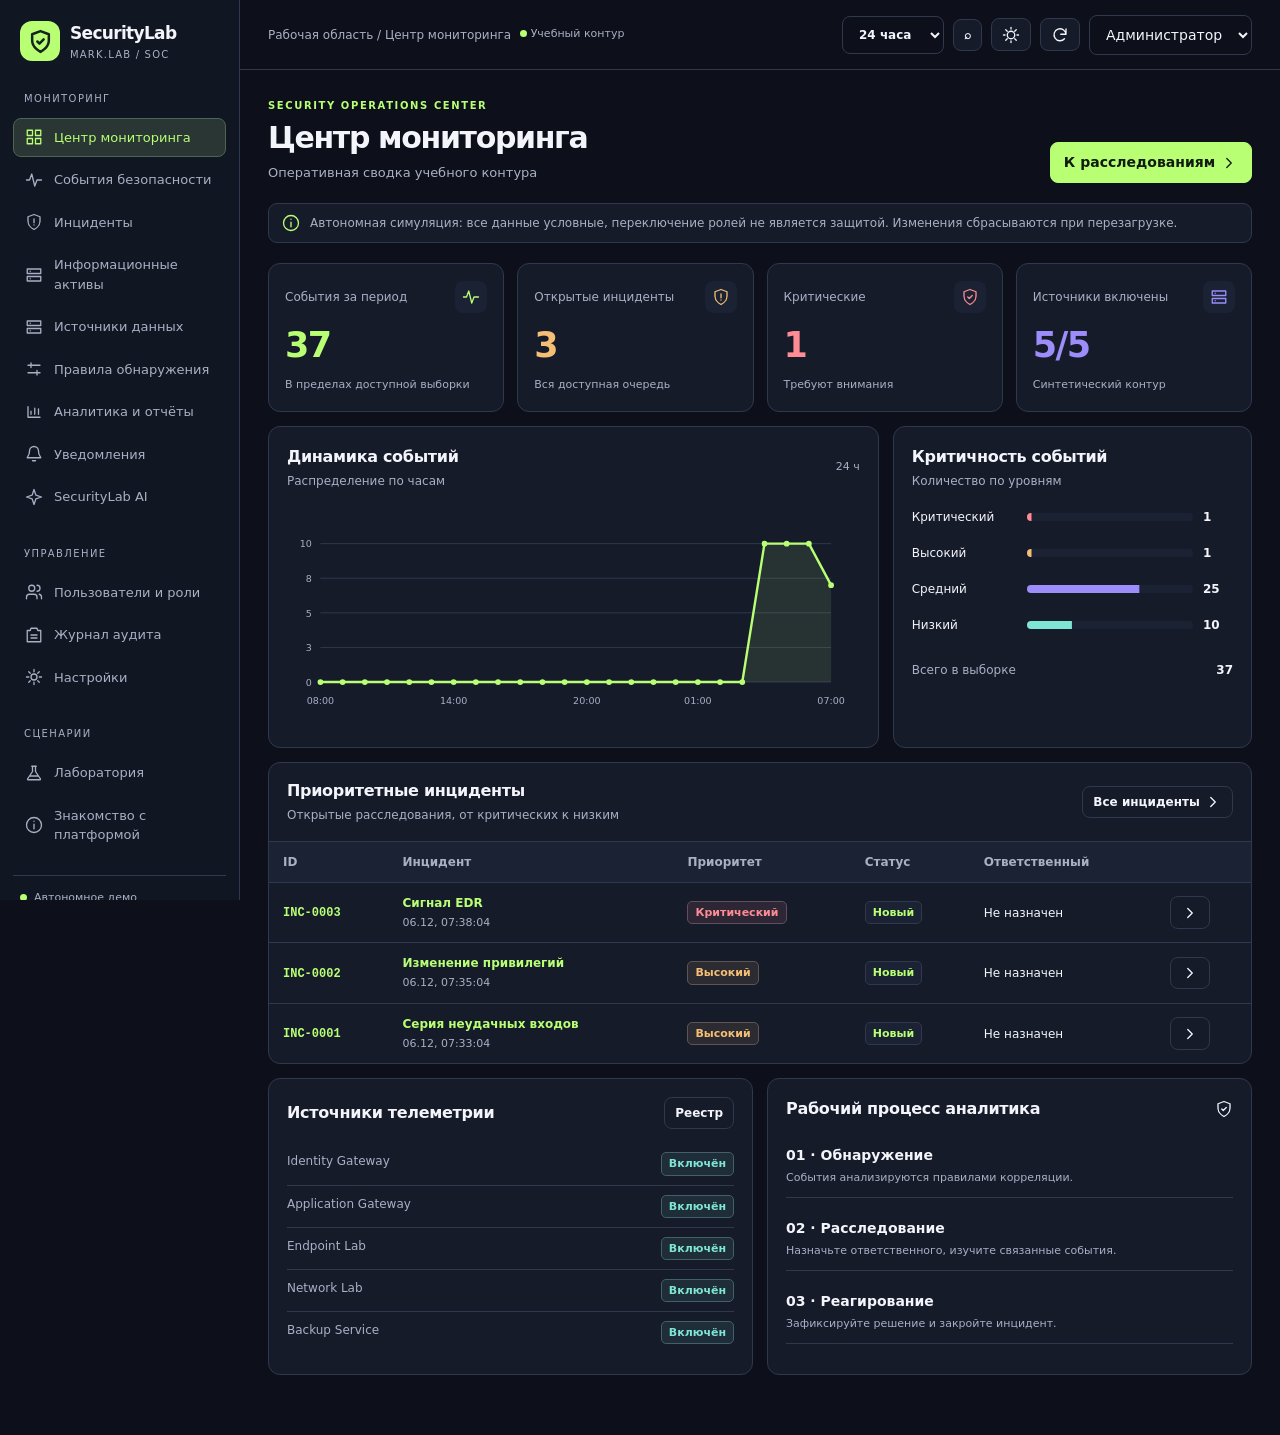
==== securitylab/index.html @ 633e3209 "Publish SecurityLab 3.0 interactive SOC demo and project README" ====
<!doctype html><html lang="ru" data-demo="1"><head><meta charset="utf-8"><meta name="viewport" content="width=device-width,initial-scale=1"><meta name="theme-color" content="#0d101a"><title>SecurityLab 3.0 · MARK.LAB</title><style>
:root{color-scheme:dark;--bg:#0d101a;--sidebar:#111623;--panel:#161b2a;--panel2:#1b2233;--line:#30384d;--ink:#f4f5fb;--muted:#a8b0c4;--accent:#b8ff74;--purple:#9c8dfb;--danger:#ff8c94;--warn:#f5be75;--shadow:#0005;--teal:#7ee5d4;font:14px/1.5 Inter,system-ui,-apple-system,"Segoe UI",sans-serif}*{box-sizing:border-box}body{margin:0;background:var(--bg);color:var(--ink)}body.light{color-scheme:light;--bg:#eef1f6;--sidebar:#f9fafc;--panel:#fff;--panel2:#f4f6fa;--line:#d8dfea;--ink:#172135;--muted:#53647b;--accent:#326f25;--purple:#6250b4;--danger:#b73247;--warn:#975600;--shadow:#1112;--teal:#157566}button,input,select,textarea{font:inherit;color:var(--ink)}button,a,input,select,textarea{outline-offset:3px}button:focus-visible,a:focus-visible,input:focus-visible,select:focus-visible,textarea:focus-visible{outline:2px solid var(--purple)}button{cursor:pointer}button:disabled{opacity:.4;cursor:not-allowed}button{border:1px solid var(--line);background:var(--panel);border-radius:8px;padding:9px 13px;font-weight:600}button:hover:not(:disabled){border-color:var(--muted)}button.primary{background:var(--accent);border-color:var(--accent);color:#111b10}body.light button.primary{color:#fff}button.ghost{background:transparent}button.small{font-size:12px;padding:6px 10px}input,select,textarea{border:1px solid var(--line);border-radius:8px;background:var(--bg);padding:10px 12px;min-width:0;max-width:100%}input[type=checkbox]{accent-color:var(--accent);width:17px;height:17px}textarea{min-height:100px;resize:vertical;width:100%}input[type=range]{width:100%}label{display:grid;gap:6px;font-size:12px;color:var(--muted);font-weight:600}label.check{display:flex;align-items:center;gap:9px}h1,h2,h3,p{margin:0}h1{font-size:30px;letter-spacing:-.045em;line-height:1.2}h2{font-size:16px;letter-spacing:-.02em}h3{font-size:15px}p{line-height:1.55}.muted{color:var(--muted)}.tiny{font-size:11px}.mono{font-family:ui-monospace,Consolas,monospace;font-size:12px}.accent{color:var(--accent)}.danger{color:var(--danger)}.warn{color:var(--warn)}.purple{color:var(--purple)}.teal{color:var(--teal)}.icon{width:18px;height:18px;flex:none;vertical-align:middle;stroke:currentColor;fill:none;stroke-width:1.75;stroke-linecap:round;stroke-linejoin:round}.layout{min-height:100vh;display:grid;grid-template-columns:240px minmax(0,1fr)}.sidebar{background:var(--sidebar);border-right:1px solid var(--line);position:sticky;top:0;height:100vh;display:flex;flex-direction:column;padding:21px 13px;gap:20px;overflow:auto}.brand{display:flex;align-items:center;gap:10px;padding:0 7px}.brandmark{display:grid;place-items:center;border-radius:12px;background:#b8ff74;color:#17231d;width:40px;height:40px;flex:none}.brandmark .icon{width:25px;height:25px;stroke-width:2.4}.brand strong{font-size:17px;letter-spacing:-.04em}.brand small{display:block;color:var(--muted);font-size:10px;letter-spacing:.12em}.navgroup{display:grid;gap:3px}.navlabel{font-size:10px;color:var(--muted);letter-spacing:.14em;padding:9px 11px}.nav{display:flex;align-items:center;gap:11px;width:100%;border:1px solid transparent;text-align:left;background:transparent;color:var(--muted);font-weight:500;border-radius:8px;padding:9px 11px;font-size:13px}.nav.active{background:color-mix(in srgb,var(--accent) 12%,var(--panel));color:var(--accent);border-color:color-mix(in srgb,var(--accent) 22%,var(--line))}.nav:hover{color:var(--ink)}.sidefoot{margin-top:auto;border-top:1px solid var(--line);padding:14px 7px 0;display:grid;gap:9px}.sidefoot .demo-pill{font-size:11px;display:flex;align-items:center;gap:7px;color:var(--muted)}.dot{height:7px;width:7px;border-radius:50%;background:var(--accent);display:inline-block;flex:none}.main{min-width:0}.topbar{height:70px;display:flex;justify-content:space-between;align-items:center;gap:12px;padding:0 28px;border-bottom:1px solid var(--line);background:var(--bg);position:sticky;top:0;z-index:5}.topbar .row{gap:9px}.topbar .crumb{color:var(--muted);font-size:12px}.topbar .user{font-size:12px;display:flex;align-items:center;gap:8px}.avatar{display:grid;place-items:center;width:32px;height:32px;border:1px solid var(--line);border-radius:10px;color:var(--accent);background:var(--panel2);font-weight:700}.content{padding:28px 28px 60px;max-width:1650px;margin:auto}.pagehead{display:flex;align-items:flex-end;justify-content:space-between;gap:16px;margin-bottom:20px;flex-wrap:wrap}.pagehead p{color:var(--muted);font-size:13px;margin-top:7px}.eyebrow{font-size:10px;color:var(--accent);letter-spacing:.16em;font-weight:750;text-transform:uppercase;margin-bottom:7px}.notice{display:flex;align-items:center;gap:10px;padding:10px 13px;border:1px solid var(--line);background:var(--panel);border-radius:9px;color:var(--muted);font-size:12px;margin-bottom:20px}.notice .icon{color:var(--accent)}.row{display:flex;gap:10px;align-items:center;flex-wrap:wrap}.between{justify-content:space-between}.spacer{flex:1}.grid4{display:grid;grid-template-columns:repeat(4,minmax(0,1fr));gap:13px}.grid2{display:grid;grid-template-columns:minmax(0,1.7fr) minmax(0,1fr);gap:14px}.gridEqual{display:grid;grid-template-columns:repeat(2,minmax(0,1fr));gap:14px}.panel,.metric{border:1px solid var(--line);background:var(--panel);border-radius:12px;min-width:0}.metric{padding:17px 16px}.metric .label{display:flex;align-items:center;justify-content:space-between;gap:5px;font-size:12px;color:var(--muted)}.metric .value{font-size:35px;letter-spacing:-.045em;font-weight:720;margin:6px 0 1px;font-variant-numeric:tabular-nums}.metric small{font-size:11px;color:var(--muted)}.metric .mi{background:var(--panel2);border-radius:8px;padding:7px;display:grid;place-items:center}.panel{padding:18px;margin-top:14px}.panel.flush{padding:0;overflow:hidden}.panelhead{display:flex;align-items:center;justify-content:space-between;gap:12px;margin-bottom:14px;flex-wrap:wrap}.flush .panelhead{padding:16px 18px;margin:0;border-bottom:1px solid var(--line)}.panelhead p{margin-top:3px;font-size:12px;color:var(--muted)}.chart{min-height:225px;display:flex;align-items:center;width:100%}.chart svg{width:100%;height:auto;max-height:235px}.chart text{fill:var(--muted);font-size:10px}.chart .gridline{stroke:var(--line);stroke-width:1}.chart .area{fill:var(--accent);opacity:.10}.chart .line{stroke:var(--accent);stroke-width:2.5;fill:none;stroke-linecap:round;stroke-linejoin:round}.chart circle{fill:var(--accent)}.barrow{display:grid;grid-template-columns:105px minmax(0,1fr) 30px;gap:10px;align-items:center;margin:18px 0;font-size:12px}.bartrack{height:8px;border-radius:8px;background:var(--panel2);overflow:hidden}.bartrack svg{display:block;width:100%;height:8px}.bartrack rect.low{fill:var(--teal)}.bartrack rect.medium{fill:var(--purple)}.bartrack rect.high{fill:var(--warn)}.bartrack rect.critical{fill:var(--danger)}.badge{border-radius:5px;padding:4px 7px;white-space:nowrap;font-size:11px;font-weight:650;background:var(--panel2);color:var(--muted);border:1px solid var(--line);display:inline-flex;gap:5px;align-items:center;line-height:1.2}.badge.low,.badge.closed,.badge.active{color:var(--teal);background:color-mix(in srgb,var(--teal) 9%,var(--panel));border-color:color-mix(in srgb,var(--teal) 23%,var(--line))}.badge.medium,.badge.investigating{color:var(--purple);background:color-mix(in srgb,var(--purple) 10%,var(--panel));border-color:color-mix(in srgb,var(--purple) 22%,var(--line))}.badge.high{color:var(--warn);background:color-mix(in srgb,var(--warn) 10%,var(--panel));border-color:color-mix(in srgb,var(--warn) 22%,var(--line))}.badge.critical{color:var(--danger);background:color-mix(in srgb,var(--danger) 10%,var(--panel));border-color:color-mix(in srgb,var(--danger) 25%,var(--line))}.badge.new{color:var(--accent)}.tablewrap{overflow:auto}table{border-collapse:collapse;width:100%;min-width:640px;text-align:left;font-size:12px}thead{color:var(--muted);background:var(--panel2);font-weight:600}th{font-weight:600;white-space:nowrap}th,td{padding:11px 14px;border-bottom:1px solid var(--line);vertical-align:middle}tbody tr:last-child td{border-bottom:0}tbody tr:hover{background:var(--panel2)}td .sub{display:block;color:var(--muted);font-size:11px;margin-top:3px}.linkbtn{background:none;border:0;color:var(--accent);padding:0;font-size:inherit;text-align:left;font-weight:650}.linkbtn:hover{text-decoration:underline}.filters{display:flex;align-items:flex-end;gap:10px;flex-wrap:wrap}.filters label{flex:1;min-width:130px}.filters label:first-child{flex:2;min-width:200px}.filters input,.filters select{width:100%}.empty{color:var(--muted);text-align:center;padding:34px;font-size:13px}.tablefoot{padding:11px 15px;border-top:1px solid var(--line);color:var(--muted);font-size:12px;display:flex;align-items:center;justify-content:space-between;gap:10px}.sourcecard{display:grid;gap:12px}.sourcehead{display:flex;align-items:center;gap:11px}.sourceicon{width:38px;height:38px;display:grid;place-items:center;background:var(--panel2);border:1px solid var(--line);border-radius:10px;color:var(--purple);flex:none}.kv{display:grid;gap:0}.kv>div{display:flex;justify-content:space-between;gap:12px;padding:9px 0;border-bottom:1px solid var(--line);font-size:12px}.kv>div:last-child{border-bottom:0}.kv>div span:first-child{color:var(--muted)}.formgrid{display:grid;grid-template-columns:repeat(2,minmax(0,1fr));gap:13px}.formgrid label.full,.full{grid-column:1/-1}.formgrid label input,.formgrid label select{width:100%}.laboptions{display:grid;gap:10px;grid-template-columns:repeat(3,minmax(0,1fr));margin-top:14px}.laboption{text-align:left;padding:17px;min-height:115px;display:grid;gap:7px;align-content:start;background:var(--panel2)}.laboption.selected{border-color:var(--accent);box-shadow:0 0 0 1px var(--accent)}.laboption small{font-weight:400;color:var(--muted)}.drawer-shade{position:fixed;inset:0;background:#0008;z-index:15;display:grid;justify-items:end}.drawer{width:min(570px,100%);height:100%;overflow:auto;background:var(--bg);border-left:1px solid var(--line);box-shadow:-10px 0 30px var(--shadow);padding:23px}.drawer h1{font-size:25px}.drawer .panel{margin-top:16px}.drawer .drawerhead{display:flex;justify-content:space-between;align-items:flex-start;gap:10px;margin-bottom:16px}.drawer .panel .tablewrap table{min-width:420px}.comment{padding:11px 0;border-bottom:1px solid var(--line);overflow-wrap:anywhere}.comment:last-child{border-bottom:0}.comment p{margin-top:5px;white-space:pre-wrap}.toast{position:fixed;bottom:22px;right:22px;z-index:25;padding:12px 18px;border:1px solid var(--line);background:var(--panel2);border-radius:10px;box-shadow:0 8px 35px var(--shadow);max-width:min(420px,90vw);font-size:13px}.toast.error{border-color:var(--danger);color:var(--danger)}.login{min-height:100vh;display:grid;place-items:center;padding:24px}.loginbox{width:min(440px,100%);background:var(--panel);border:1px solid var(--line);border-radius:18px;padding:30px}.loginbox h1{font-size:27px;margin:24px 0 10px}.loginbox form{display:grid;gap:15px;margin-top:24px}.loginbox input{width:100%}.loginbox button{width:100%}.mobiletoggle{display:none}.loading{padding:50px;text-align:center;color:var(--muted)}.guide{display:grid;gap:10px;margin:12px 0}.guide div{padding:10px 0;border-bottom:1px solid var(--line)}.guide strong{display:block}.wraptext{overflow-wrap:anywhere}.tagline{font-size:11px;text-transform:uppercase;letter-spacing:.1em}.timeline{display:grid;gap:6px}.timeline .comment{padding-left:13px;border-left:2px solid var(--line)}.print-header{display:none}.print-mode .print-header{display:block}.onlyprint{display:none}@media(max-width:1150px){.layout{grid-template-columns:212px minmax(0,1fr)}.content{padding:23px 20px}.topbar{padding:0 20px}.grid4{grid-template-columns:repeat(2,minmax(0,1fr))}.grid2{grid-template-columns:1fr}.metric .value{font-size:30px}}@media(max-width:760px){.layout{display:block}.sidebar{display:none;position:fixed;left:0;top:0;z-index:12;width:240px;box-shadow:10px 0 33px #0008}.sidebar.open{display:flex}.mobiletoggle{display:block}.topbar{height:auto;min-height:60px;padding:10px 14px}.topbar .crumb,.topbar .user span:not(.avatar),.topbar .syslabel{display:none}.content{padding:18px 12px 50px}.gridEqual{grid-template-columns:1fr}.laboptions{grid-template-columns:1fr 1fr}.notice{font-size:11px}.metric{padding:12px}.metric .value{font-size:29px}.metric .label{font-size:11px}.metric .mi{padding:4px}.panel{padding:14px}.grid4{gap:8px}.pagehead h1{font-size:25px}.formgrid{grid-template-columns:1fr}.formgrid label.full{grid-column:1}.drawer{padding:16px}.tablefoot{flex-wrap:wrap}}@media(max-width:420px){.laboptions{grid-template-columns:1fr}.topbar .row{gap:5px}button{padding:8px 10px}.topbar select{max-width:110px;font-size:11px}}@media print{body{color:#000!important;background:white!important}.sidebar,.topbar,.notice,.pagehead button,.panel button,.filters,.drawer-shade,#toast,.no-print{display:none!important}.layout{display:block}.content{padding:0}.panel,.metric{background:#fff!important;border:1px solid #aaa;break-inside:avoid}.muted,.panelhead p,.badge,.metric small{color:#333!important}.print-header{display:block}.onlyprint{display:block}.tablewrap{overflow:visible}table{min-width:0;font-size:10px}}
.linkmap{padding:16px;background:var(--bg);border:1px solid var(--line);border-radius:12px;margin:12px 0;text-align:center}.node{display:inline-flex;align-items:center;justify-content:center;gap:6px;border:1px solid var(--line);border-radius:9px;padding:10px;font-size:12px}.node.root{border-color:var(--accent);font-weight:700;margin-bottom:20px}.node-row{display:flex;flex-wrap:wrap;gap:8px;justify-content:center;position:relative}.node-row::before{content:'';position:absolute;top:-20px;height:16px;width:1px;background:var(--line)}.sidebar{overflow-y:auto}.panel h3{font-size:15px;margin:16px 0 8px}.panel ol{padding-left:20px}.panel li{margin:6px 0}.guide button{align-self:start}.drawer .panel{margin-bottom:12px}.sidebar .navgroup{flex-shrink:0}

</style></head><body><div id="app" aria-live="polite"></div><div id="toast" role="status" aria-live="polite"></div><script>
'use strict';
const $=s=>document.querySelector(s), app=$('#app');
const DEMO=location.protocol==='file:'||location.pathname.endsWith('/index.html')||document.documentElement.dataset.demo==='1';
const savedTheme=()=>{try{return localStorage.getItem('sl-theme')||'dark'}catch{return 'dark'}};
const S={page:'overview',user:null,data:null,period:24,q:'',severity:'all',source:'all',status:'all',pageNum:1,sort:'newest',drawer:null,labKind:'auth_failed',labCount:5,theme:savedTheme(),mobile:false};
const kinds={auth_failed:'Ошибка входа',privilege_change:'Изменение привилегий',network_alert:'Сетевое отклонение',backup_ok:'Резервное копирование',malware_alert:'Сигнал защиты'},sevs={low:'Низкий',medium:'Средний',high:'Высокий',critical:'Критический'},statuses={new:'Новый',investigating:'В работе',closed:'Закрыт'},roles={admin:'Администратор',analyst:'Аналитик SOC',viewer:'Наблюдатель'};
const paths={shield:'M12 22s8-4 8-11V5l-8-3-8 3v6c0 7 8 11 8 11z M9 12l2 2 4-4',overview:'M3 3h7v7H3z M14 3h7v7h-7z M3 14h7v7H3z M14 14h7v7h-7z',events:'M2 12h4l3-8 4 16 3-8h6',incidents:'M12 22s8-4 8-11V5l-8-3-8 3v6c0 7 8 11 8 11z M12 8v5 M12 16h.01',sources:'M3 4h18v6H3z M3 14h18v6H3z M7 7h.01 M7 17h.01',rules:'M4 7h16 M4 17h16 M8 4v6 M16 14v6',reports:'M4 19V5 M4 19h16 M8 15v-4 M13 15V7 M18 15v-7',users:'M16 21v-2a4 4 0 0 0-4-4H6a4 4 0 0 0-4 4v2 M9 11a4 4 0 1 0 0-8 4 4 0 0 0 0 8 M22 21v-2a4 4 0 0 0-3-4 M16 3a4 4 0 0 1 0 8',audit:'M8 3h8l1 3h4v15H3V6h4z M8 12h8 M8 16h8',settings:'M12 8a4 4 0 1 0 0 8 4 4 0 0 0 0-8 M12 2v3 M12 19v3 M2 12h3 M19 12h3 M5 5l2 2 M17 17l2 2 M5 19l2-2 M17 7l2-2',lab:'M9 3h6 M10 3v7L4 19a1 1 0 0 0 1 2h14a1 1 0 0 0 1-2l-6-9V3 M7 16h10',refresh:'M20 11a8 8 0 1 0-2 6 M20 4v7h-7',close:'M6 6l12 12 M18 6L6 18',menu:'M4 6h16 M4 12h16 M4 18h16',sun:'M12 7a5 5 0 1 0 0 10 5 5 0 0 0 0-10 M12 2v2 M12 20v2 M2 12h2 M20 12h2 M5 5l2 2 M17 17l2 2 M5 19l2-2 M17 7l2-2',download:'M12 3v12 M7 10l5 5 5-5 M4 16v5h16v-5',right:'M9 18l6-6-6-6',info:'M12 22a10 10 0 1 0 0-20 10 10 0 0 0 0 20 M12 11v6 M12 7h.01',logout:'M10 17l5-5-5-5 M15 12H3 M14 4h6v16h-6',plus:'M12 5v14 M5 12h14',clock:'M12 22a10 10 0 1 0 0-20 10 10 0 0 0 0 20 M12 6v6l4 2'};
const icon=n=>`<svg class="icon" viewBox="0 0 24 24" aria-hidden="true"><path d="${paths[n]||paths.info}"/></svg>`;
const esc=v=>String(v??'').replace(/[&<>"']/g,c=>({'&':'&amp;','<':'&lt;','>':'&gt;','"':'&quot;',"'":'&#39;'}[c]));const fmt=x=>new Intl.NumberFormat('ru-RU').format(x);const now=()=>new Date().toISOString().replace(/\.\d{3}Z$/,'+00:00');const ago=m=>new Date(Date.now()-m*60000).toISOString().replace(/\.\d{3}Z$/,'+00:00');const dt=x=>x?new Date(x).toLocaleString('ru-RU',{day:'2-digit',month:'2-digit',hour:'2-digit',minute:'2-digit',second:'2-digit'}):'—';const id=(p,n)=>`${p}-${String(n).padStart(4,'0')}`;const badge=(v,map)=>`<span class="badge ${esc(v)}">${esc(map[v]||v)}</span>`;const canWrite=()=>S.user.role!=='viewer';const admin=()=>S.user.role==='admin';
const pages={overview:['Центр мониторинга','Оперативная сводка учебного контура'],events:['События безопасности','Нормализованный журнал поступающих событий'],incidents:['Инциденты','Рабочая очередь расследований и реагирования'],sources:['Источники данных','Реестр синтетических источников телеметрии'],rules:['Правила обнаружения','Пороговые правила корреляции событий'],reports:['Аналитика и отчёты','Анализ выборки и экспорт результатов'],users:['Пользователи и роли','Управление доступом к рабочему пространству'],audit:['Журнал аудита','История действий и контроль целостности'],settings:['Настройки','Конфигурация и параметры среды'],lab:['Лаборатория','Генерация событий без подключения к внешним системам']};
function validPage(p){return pages[p]&&(!['users','audit','settings'].includes(p)||admin())}
function tell(msg,error=false){const t=$('#toast');t.className='toast'+(error?' error':'');t.textContent=msg;clearTimeout(t._timer);t._timer=setTimeout(()=>{t.className='';t.textContent=''},4200)}
const demo={events:[],incidents:[],sources:[],rules:[],users:[{name:'admin',role:'admin',active:true},{name:'analyst',role:'analyst',active:true},{name:'viewer',role:'viewer',active:true}],audit:[],settings:{session_minutes:60},comments:{}};
function log(action,detail,actor=S.user?.name||'system'){demo.audit.unshift({id:demo.audit.length+1,ts:now(),actor,action,detail,digest:'—'});}
const samples={auth_failed:[1,'medium','demo.user','iam-lab-01','Отклонена тестовая авторизация'],privilege_change:[1,'high','demo.operator','iam-lab-01','Изменение тестовой роли'],network_alert:[4,'medium','demo.service','net-lab-02','Синтетический сигнал сетевого контроля'],backup_ok:[5,'low','demo.backup','backup-lab-01','Проверка резервной копии завершена'],malware_alert:[3,'critical','demo.agent','endpoint-lab-03','Учебный сигнал EDR: тестовый объект']};
function emitDemo(kind,ts=now()){const [source_id,severity,actor,host,detail]=samples[kind],src=demo.sources.find(x=>x.id===source_id);if(!src.active)throw Error('Источник отключён');src.last_seen=ts;let e={id:demo.events.length+1,ts,source_id,kind,severity,actor,host,detail,incident_id:null};demo.events.unshift(e);for(const r of demo.rules.filter(r=>r.enabled&&r.kind===kind)){let matches=demo.events.filter(x=>x.kind===kind&&x.source_id===source_id&&x.actor===actor&&!x.incident_id&&new Date(x.ts)<=new Date(ts)&&new Date(x.ts)>=new Date(new Date(ts).getTime()-r.window_minutes*60000));let i=demo.incidents.find(i=>i.rule_id===r.id&&i.status!=='closed'&&i.group_key===`${source_id}:${kind}:${actor}`);if(!i&&matches.length>=r.threshold){i={id:demo.incidents.length+1,title:r.name,severity:r.severity,status:'new',assignee:null,rule_id:r.id,group_key:`${source_id}:${kind}:${actor}`,created:ts,updated:ts,resolved:null,resolution:''};demo.incidents.unshift(i);log('incident_created',id('INC',i.id),'system')}if(i&&matches.length){matches.forEach(x=>x.incident_id=i.id);i.updated=ts;break}}}
function initDemo(){demo.sources=[['Identity Gateway','IAM'],['Application Gateway','WEB'],['Endpoint Lab','EDR'],['Network Lab','NET'],['Backup Service','SYS']].map(([name,kind],i)=>({id:i+1,name,kind,active:true,last_seen:null}));demo.rules=[{id:1,name:'Серия неудачных входов',kind:'auth_failed',threshold:5,window_minutes:10,severity:'high',enabled:true},{id:2,name:'Изменение привилегий',kind:'privilege_change',threshold:1,window_minutes:5,severity:'high',enabled:true},{id:3,name:'Сигнал EDR',kind:'malware_alert',threshold:1,window_minutes:5,severity:'critical',enabled:true}];for(let i=0;i<30;i++)emitDemo(i%3===0?'backup_ok':'network_alert',ago(220-i*6));for(let i=0;i<5;i++)emitDemo('auth_failed',ago(12-i));emitDemo('privilege_change',ago(6));emitDemo('malware_alert',ago(3));log('seed','Синтетический стартовый набор','system');S.user={name:'admin',role:'admin'};}
async function api(path,method='GET',body){if(DEMO)return path.startsWith('/v3/')?advancedDemo(path,method,body):demoApi(path,method,body);const res=await fetch('/api'+path,{method,headers:{'Content-Type':'application/json',...(S.user?.csrf?{'X-CSRF-Token':S.user.csrf}:{})},...(body!==undefined?{body:JSON.stringify(body)}:{})});if(!res.ok){let d=await res.json().catch(()=>({}));if(res.status===401&&path!='/login'){S.user=null;S.aiResult=null;renderLogin()}throw Error(typeof d.detail==='string'?d.detail:`Ошибка ${res.status}`)}return res.json()}
function demoApi(path,method,b){if(path==='/snapshot')return structuredClone({...demo,audit_check:null});if(path==='/me')return S.user;if(path==='/lab/generate'){if(!canWrite())throw Error('Недостаточно прав');for(let i=0;i<b.count;i++)emitDemo(b.kind);log('lab_generate',`${b.kind} × ${b.count}`);return {ok:true}}let m=path.match(/^\/incidents\/(\d+)(\/comments)?$/);if(m){const i=demo.incidents.find(x=>x.id===+m[1]);if(!i)throw Error('Инцидент не найден');if(method==='GET')return structuredClone({...i,events:demo.events.filter(x=>x.incident_id===i.id),comments:demo.comments[i.id]||[]});if(!canWrite())throw Error('Недостаточно прав');if(m[2]){if(!b.text.trim())throw Error('Пустой комментарий');(demo.comments[i.id]??=[]).push({author:S.user.name,ts:now(),text:b.text.trim()});log('incident_comment',id('INC',i.id))}else{if(b.status==='closed'&&(!b.resolution.trim()||!b.assignee))throw Error('Укажите ответственного и результат расследования');if(i.status==='closed'&&b.status!=='closed'&&!admin())throw Error('Повторное открытие — только администратор');Object.assign(i,b,{updated:now(),resolved:b.status==='closed'?(i.resolved||now()):null});log('incident_update',id('INC',i.id)+': '+b.status)}return {ok:true}}m=path.match(/^\/events\/(\d+)$/);if(m)return demo.events.find(x=>x.id===+m[1]);if(!admin())throw Error('Недостаточно прав');m=path.match(/^\/(sources|rules)\/(\d+)$/);if(m){Object.assign(demo[m[1]].find(x=>x.id===+m[2]),b);log(m[1]+'_update',m[2]);return {ok:true}}if(path==='/users'&&method==='POST'){if(demo.users.some(x=>x.name===b.name))throw Error('Пользователь существует');demo.users.push({name:b.name,role:b.role,active:true});log('user_create',b.name);return {ok:true}}m=path.match(/^\/users\/(.+)$/);if(m){if(m[1]===S.user.name)throw Error('Нельзя изменить собственную роль');Object.assign(demo.users.find(x=>x.name===m[1]),b);log('user_update',m[1]);return {ok:true}}if(path==='/settings'){Object.assign(demo.settings,b);log('settings_update','session_minutes');return {ok:true}}throw Error('Недоступно в демоверсии')}
async function refresh(renderPage=true){S.data=await api('/snapshot');S.advanced=await api('/v3/summary');if(renderPage)render()}
function allPeriod(a,field='ts'){return a.filter(x=>new Date(x[field]).getTime()>=Date.now()-S.period*3600000)}
function sourceName(n){return S.data.sources.find(x=>x.id===n)?.name||'—'}
function navItem(p){return `<button class="nav ${S.page===p?'active':''}" data-nav="${p}" ${S.page===p?'aria-current="page"':''}>${icon(p)}<span>${pages[p][0]}</span></button>`}
function render(){if(!S.user)return renderLogin();document.body.classList.toggle('light',S.theme==='light');if(!validPage(S.page))S.page='overview';const data=S.data;if(!data){app.innerHTML='<div class="loading">Загрузка…</div>';return}app.innerHTML=`<div class="layout"><aside class="sidebar ${S.mobile?'open':''}"><div class="brand"><div class="brandmark">${icon('shield')}</div><div><strong>SecurityLab</strong><small>MARK.LAB / SOC</small></div></div><nav class="navgroup" aria-label="Рабочая область"><div class="navlabel">МОНИТОРИНГ</div>${['overview','events','incidents','assets','sources','rules','reports','notifications','assistant'].map(navItem).join('')}</nav>${admin()?`<nav class="navgroup" aria-label="Управление"><div class="navlabel">УПРАВЛЕНИЕ</div>${['users','audit','settings'].map(navItem).join('')}</nav>`:''}<nav class="navgroup"><div class="navlabel">СЦЕНАРИИ</div>${navItem('lab')}${navItem('tour')}</nav><div class="sidefoot"><div class="demo-pill"><span class="dot"></span>${DEMO?'Автономное демо':'Локальный сервер'}</div><div class="muted tiny">v3.0 · Независимый учебный стенд</div></div></aside><main class="main"><header class="topbar"><div class="row"><button class="mobiletoggle small" data-action="menu" aria-label="Меню">${icon('menu')}</button><span class="crumb">Рабочая область / ${esc(pages[S.page][0])}</span><span class="syslabel muted tiny"><span class="dot"></span> Учебный контур</span></div><div class="row"><label aria-label="Период"><select id="period" aria-label="Период"><option value="24">24 часа</option><option value="168">7 дней</option><option value="720">30 дней</option></select></label><button class="small" data-action="global-search" title="Поиск Ctrl+K" aria-label="Глобальный поиск">⌕</button><button class="small" data-action="theme" title="Сменить тему" aria-label="Сменить тему">${icon('sun')}</button><button class="small" data-action="refresh" title="Обновить данные" aria-label="Обновить">${icon('refresh')}</button>${DEMO?`<select id="demo-role" aria-label="Роль в симуляции"><option value="analyst">Аналитик</option><option value="admin">Администратор</option><option value="viewer">Наблюдатель</option></select>`:`<div class="user"><span class="avatar">${esc(S.user.name[0].toUpperCase())}</span><span>${esc(S.user.name)} / ${roles[S.user.role]}</span></div><button class="small" data-action="logout" aria-label="Выйти">${icon('logout')}</button>`}</div></header><div class="content"><div class="print-header">SecurityLab · MARK.LAB · Синтетические данные</div><div class="pagehead"><div><div class="eyebrow">${S.page==='lab'?'SIMULATION LAB':S.page==='overview'?'SECURITY OPERATIONS CENTER':'SECURITYLAB / WORKSPACE'}</div><h1>${pages[S.page][0]}</h1><p>${pages[S.page][1]}</p></div>${S.page==='overview'?`<button class="primary" data-nav="incidents">К расследованиям ${icon('right')}</button>`:''}</div><div class="notice">${icon('info')}<span>${DEMO?'Автономная симуляция: все данные условные, переключение ролей не является защитой. Изменения сбрасываются при перезагрузке.':'Локальный учебный стенд: только синтетические данные. Не подключён к реальным системам.'}</span></div>${view()}${S.page==='reports'?advancedReports():S.page==='rules'?techniquesView():''}</div></main></div><div id="drawer-root"></div>`;$('#period').value=S.period;if(DEMO)$('#demo-role').value=S.user.role;renderDrawer()}
const metric=(label,value,note,ic,cl='')=>`<div class="metric"><div class="label">${label}<span class="mi ${cl}">${icon(ic)}</span></div><div class="value ${cl}">${value}</div><small>${note}</small></div>`;
function chart(es){const unit=S.period===24?3600000:86400000,N=S.period===24?24:S.period/24,end=Math.floor(Date.now()/unit)*unit,counts=Array(N).fill(0);es.forEach(e=>{const i=N-1-Math.round((end-Math.floor(new Date(e.ts)/unit)*unit)/unit);if(i>=0&&i<N)counts[i]++});let max=Math.max(4,...counts),pts=counts.map((v,i)=>[35+i*535/Math.max(1,N-1),175-v*145/max]),line=pts.map(p=>p.join(',')).join(' ');return `<div class="chart"><svg viewBox="0 0 600 213" role="img" aria-label="График событий за период">${[0,1,2,3,4].map(i=>`<line class="gridline" x1="35" y1="${175-i*36.25}" x2="570" y2="${175-i*36.25}"/><text x="26" text-anchor="end" y="${179-i*36.25}">${Math.round(max*i/4)}</text>`).join('')}<polygon class="area" points="35,175 ${line} 570,175"/><polyline class="line" points="${line}"/>${pts.map((p,i)=>`<circle cx="${p[0]}" cy="${p[1]}" r="3"><title>${counts[i]} событий</title></circle>`).join('')}${[0,1,2,3,4].map(i=>{let j=Math.round(i*(N-1)/4),d=new Date(end-(N-1-j)*unit);return `<text x="${35+j*535/Math.max(1,N-1)}" y="198" text-anchor="middle">${S.period===24?d.toLocaleTimeString('ru-RU',{hour:'2-digit',minute:'2-digit'}):d.toLocaleDateString('ru-RU',{day:'2-digit',month:'2-digit'})}</text>`}).join('')}</svg></div>`}
function breakdown(es){return Object.entries(sevs).reverse().map(([k,label])=>{let c=es.filter(x=>x.severity===k).length;return `<div class="barrow"><span>${label}</span><div class="bartrack"><svg viewBox="0 0 100 8" preserveAspectRatio="none"><rect class="${k}" x="0" y="0" width="${es.length?c/es.length*100:0}" height="8"/></svg></div><b>${c}</b></div>`}).join('')}
function table(headers,rows,empty='Нет записей по выбранным условиям'){return rows.length?`<div class="tablewrap"><table><thead><tr>${headers.map(x=>`<th>${x}</th>`).join('')}</tr></thead><tbody>${rows.map(r=>`<tr>${r.map(x=>`<td>${x}</td>`).join('')}</tr>`).join('')}</tbody></table></div>`:`<div class="empty">${empty}</div>`}
const incidentRows=xs=>xs.map(i=>[`<button class="linkbtn mono" data-incident="${i.id}">${id('INC',i.id)}</button>`,`<button class="linkbtn" data-incident="${i.id}">${esc(i.title)}</button><span class="sub">${dt(i.created)}</span>`,badge(i.severity,sevs),badge(i.status,statuses),esc(i.assignee||'Не назначен'),`<button class="small" data-incident="${i.id}" aria-label="Открыть инцидент ${i.id}">${icon('right')}</button>`]);
function overviewView(){const es=allPeriod(S.data.events),is=allPeriod(S.data.incidents,'created'),open=S.data.incidents.filter(i=>i.status!=='closed'),priority=[...open].sort((a,b)=>Object.keys(sevs).indexOf(b.severity)-Object.keys(sevs).indexOf(a.severity)||b.id-a.id).slice(0,5),active=S.data.sources.filter(x=>x.active).length;return `<div class="grid4">${metric('События за период',fmt(es.length),'В пределах доступной выборки','events','accent')}${metric('Открытые инциденты',fmt(open.length),'Вся доступная очередь','incidents','warn')}${metric('Критические',fmt(open.filter(i=>i.severity==='critical').length),'Требуют внимания','shield','danger')}${metric('Источники включены',`${active}/${S.data.sources.length}`,'Синтетический контур','sources','purple')}</div><div class="grid2"><section class="panel"><div class="panelhead"><div><h2>Динамика событий</h2><p>Распределение по ${S.period===24?'часам':'дням'}</p></div><span class="muted tiny">${S.period===24?'24 ч':S.period/24+' дн.'}</span></div>${chart(es)}</section><section class="panel"><div class="panelhead"><div><h2>Критичность событий</h2><p>Количество по уровням</p></div></div>${breakdown(es)}<div class="kv"><div><span>Всего в выборке</span><b>${es.length}</b></div></div></section></div><section class="panel flush"><div class="panelhead"><div><h2>Приоритетные инциденты</h2><p>Открытые расследования, от критических к низким</p></div><button class="small" data-nav="incidents">Все инциденты ${icon('right')}</button></div>${table(['ID','Инцидент','Приоритет','Статус','Ответственный',''],incidentRows(priority),'Открытых инцидентов нет')}</section><div class="gridEqual"><section class="panel"><div class="panelhead"><h2>Источники телеметрии</h2><button class="small" data-nav="sources">Реестр</button></div><div class="kv">${S.data.sources.map(x=>`<div><span>${esc(x.name)}</span>${badge(x.active?'active':'disabled',{active:'Включён',disabled:'Отключён'})}</div>`).join('')}</div></section><section class="panel"><div class="panelhead"><h2>Рабочий процесс аналитика</h2>${icon('shield')}</div><div class="guide"><div><strong>01 · Обнаружение</strong><span class="muted tiny">События анализируются правилами корреляции.</span></div><div><strong>02 · Расследование</strong><span class="muted tiny">Назначьте ответственного, изучите связанные события.</span></div><div><strong>03 · Реагирование</strong><span class="muted tiny">Зафиксируйте решение и закройте инцидент.</span></div></div></section></div>`}
const options=(map,val)=>Object.entries(map).map(([k,v])=>`<option value="${esc(k)}" ${k===String(val)?'selected':''}>${esc(v)}</option>`).join('');const filterSelect=(name,map,value)=>`<select id="${name}">${options(map,value)}</select>`;
function filters(inc=false){return `<div class="panel no-print"><div class="filters"><label>Поиск<input id="q" placeholder="${inc?'Название, ID, ответственный':'ID, тип, источник, пользователь…'}" value="${esc(S.q)}"></label><label>Критичность${filterSelect('severity',{all:'Все уровни',...sevs},S.severity)}</label>${inc?`<label>Статус${filterSelect('status',{all:'Все статусы',...statuses},S.status)}</label>`:`<label>Источник${filterSelect('source',{all:'Все источники',...Object.fromEntries(S.data.sources.map(x=>[x.id,x.name]))},S.source)}</label>`}<label>Сортировка${filterSelect('sort',{newest:'Сначала новые',oldest:'Сначала старые',severity:'По критичности'},S.sort)}</label><button data-action="clear-filters">Сбросить</button></div></div>`}
function filtered(inc=false){let xs=allPeriod(inc?S.data.incidents:S.data.events,inc?'created':'ts');let q=S.q.trim().toLowerCase();xs=xs.filter(x=>(S.severity==='all'||x.severity===S.severity)&&(inc?(S.status==='all'||x.status===S.status):(S.source==='all'||String(x.source_id)===S.source))&&(!q||[id(inc?'INC':'EVT',x.id),x.title,x.assignee,x.detail,x.actor,x.host,kinds[x.kind],sourceName(x.source_id)].join(' ').toLowerCase().includes(q)));return xs.sort((a,b)=>S.sort==='oldest'?a.id-b.id:S.sort==='severity'?Object.keys(sevs).indexOf(b.severity)-Object.keys(sevs).indexOf(a.severity)||b.id-a.id:b.id-a.id)}
const eventRows=xs=>xs.map(e=>[`<button class="linkbtn mono" data-event="${e.id}">${id('EVT',e.id)}</button>`,dt(e.ts),`<button class="linkbtn" data-event="${e.id}">${esc(kinds[e.kind])}</button><span class="sub">${esc(e.actor)}</span>`,esc(sourceName(e.source_id)),badge(e.severity,sevs),e.incident_id?`<button class="linkbtn mono" data-incident="${e.incident_id}">${id('INC',e.incident_id)}</button>`:'<span class="muted">—</span>']);
function listView(inc=false){return filters(inc)+`<section class="panel flush"><div class="panelhead"><div><h2>${inc?'Журнал расследований':'Журнал событий'}</h2><p>Последние ${inc?'500 инцидентов':'1 000 событий'} на сервере</p></div><button class="small" data-export="${inc?'incidents':'events'}">${icon('download')} CSV</button></div><div id="list-body">${listBody(inc)}</div></section>`}
function listBody(inc){let xs=filtered(inc),pages=Math.max(1,Math.ceil(xs.length/12));S.pageNum=Math.min(S.pageNum,pages);let rows=xs.slice((S.pageNum-1)*12,S.pageNum*12);return table(inc?['ID','Инцидент','Приоритет','Статус','Ответственный','']:['ID','Время','Событие','Источник','Критичность','Инцидент'],inc?incidentRows(rows):eventRows(rows))+`<div class="tablefoot"><span>Найдено: ${xs.length} · Страница ${S.pageNum} из ${pages}</span><div class="row"><button class="small" data-action="prev" ${S.pageNum<=1?'disabled':''}>Назад</button><button class="small" data-action="next" ${S.pageNum>=pages?'disabled':''}>Далее</button></div></div>`}
function sourcesView(){return `<div class="gridEqual">${S.data.sources.map(x=>`<section class="panel sourcecard"><div class="sourcehead"><div class="sourceicon">${icon('sources')}</div><div><h2>${esc(x.name)}</h2><span class="muted tiny">${esc(x.kind)} · LAB-${x.id}</span></div><span class="spacer"></span>${badge(x.active?'active':'disabled',{active:'Включён',disabled:'Отключён'})}</div><div class="kv"><div><span>Последнее событие</span><b>${dt(x.last_seen)}</b></div><div><span>События в выборке</span><b>${S.data.events.filter(e=>e.source_id===x.id).length}</b></div><div><span>Тип подключения</span><b>Синтетический генератор</b></div></div>${admin()?`<button data-toggle-source="${x.id}">${x.active?'Отключить':'Включить'} источник</button>`:''}</section>`).join('')}</div>`}
function rulesView(){return `<section class="panel flush"><div class="panelhead"><div><h2>Правила корреляции</h2><p>События одного типа, источника и субъекта в заданном окне</p></div></div>${table(['Название','Тип события','Порог','Окно','Приоритет','Состояние',''],S.data.rules.map(r=>[esc(r.name),esc(kinds[r.kind]),`${r.threshold} соб.`,`${r.window_minutes} мин.`,badge(r.severity,sevs),badge(r.enabled?'active':'disabled',{active:'Активно',disabled:'Отключено'}),admin()?`<button class="small" data-rule="${r.id}">Настроить</button>`:'—']))}</section><section class="panel"><h2>Как работает корреляция</h2><div class="guide"><div><strong>Поступление → нормализация</strong><span class="muted">Событие записывается с типом, временем, источником и субъектом.</span></div><div><strong>Правило → связанный инцидент</strong><span class="muted">Достижение порога формирует расследование. Последующие совпадающие события связываются с незакрытым инцидентом.</span></div><div><strong>Приоритет правил</strong><span class="muted">Одно событие связывается не более чем с одним инцидентом; первое подходящее правило имеет приоритет.</span></div></div></section>`}
function reportsView(){let es=allPeriod(S.data.events),incs=allPeriod(S.data.incidents,'created'),closed=incs.filter(i=>i.resolved),dur=closed.length?Math.round(closed.reduce((sum,i)=>sum+Math.max(0,new Date(i.resolved)-new Date(i.created))/60000,0)/closed.length):null;return `<div class="grid4">${metric('События',es.length,'За выбранный период','events','accent')}${metric('Инциденты',incs.length,'Созданы за период','incidents','warn')}${metric('Закрыто',closed.length,'Из созданных за период','shield','teal')}${metric('Среднее время закрытия',dur===null?'—':dur+' м','Только закрытые в выборке','clock','purple')}</div><div class="grid2"><section class="panel"><h2>Динамика событий</h2>${chart(es)}</section><section class="panel"><h2>Распределение критичности</h2>${breakdown(es)}</section></div><section class="panel flush"><div class="panelhead"><div><h2>Сводка по источникам</h2><p>За выбранный период</p></div></div>${table(['Источник','Тип','События','Высокий / критический'],S.data.sources.map(s=>[esc(s.name),esc(s.kind),es.filter(e=>e.source_id===s.id).length,es.filter(e=>e.source_id===s.id&&['high','critical'].includes(e.severity)).length]))}</section><section class="panel no-print"><div class="panelhead"><div><h2>Экспорт</h2><p>CSV — доступная полная выборка (не фильтр периода); PDF — печать текущего отчёта.</p></div></div><div class="row"><button data-export="events">${icon('download')} События CSV</button><button data-export="incidents">${icon('download')} Инциденты CSV</button>${DEMO?'':`<button data-xlsx="events">${icon('download')} События XLSX</button><button data-xlsx="incidents">${icon('download')} Инциденты XLSX</button>`}<button data-action="print">Печать / PDF</button></div></section>`}
function usersView(){return `<section class="panel flush"><div class="panelhead"><div><h2>Учётные записи</h2><p>${DEMO?'Имитация полномочий, без настоящих паролей':'Управление ролями и отзывом сессий'}</p></div><button class="primary" data-action="new-user">${icon('plus')} Пользователь</button></div>${table(['Пользователь','Роль','Состояние','MFA',''],S.data.users.map(u=>[esc(u.name)+(u.name===S.user.name?' <span class="muted">(вы)</span>':''),esc(roles[u.role]),badge(u.active?'active':'disabled',{active:'Активен',disabled:'Заблокирован'}),DEMO?'Симуляция':u.mfa?'TOTP':'Не включена',u.name===S.user.name?'—':`<button class="small" data-user="${esc(u.name)}">Изменить</button>`]))}</section><section class="panel"><h2>Матрица доступа</h2>${table(['Операция','Наблюдатель','Аналитик','Администратор'],[['Просмотр / экспорт','Да','Да','Да'],['Расследования / лаборатория','Нет','Да','Да'],['Настройка правил / источников','Нет','Нет','Да'],['Пользователи / аудит / настройки','Нет','Нет','Да'],['Повторное открытие инцидента','Нет','Нет','Да']])}</section>`}
function auditView(){let c=S.data.audit_check;return `<section class="panel"><div class="row between"><div><h2>${DEMO?'Имитация журнала действий':c?.valid?'Цепочка аудита согласована':'Нарушение цепочки аудита'}</h2><p class="muted tiny">${DEMO?'Контроль целостности выполняется только серверной версией.':`Проверено записей: ${c?.count??0}. Хеш-цепочка не защищает от администратора БД, способного переписать всю цепь.`}</p></div>${badge(DEMO?'medium':c?.valid?'active':'critical',{medium:'Демо',active:'Проверено',critical:'Ошибка'})}</div></section><section class="panel flush"><div class="panelhead"><h2>Последние действия</h2><span class="muted tiny">До 300 записей</span></div>${table(['Время','Субъект','Действие','Детали','Хеш'],S.data.audit.map(x=>[dt(x.ts),esc(x.actor),`<span class="mono">${esc(x.action)}</span>`,esc(x.detail),`<span class="mono" title="${esc(x.digest)}">${esc(x.digest.slice(0,10))}</span>`]))}</section>`}
function settingsView(){return `<div class="gridEqual"><section class="panel"><div class="panelhead"><h2>Безопасность сессии</h2>${icon('shield')}</div><form data-form="settings" class="formgrid"><label class="full">Срок действия новых сессий, минут (10–480)<input name="session_minutes" type="number" min="10" max="480" value="${S.data.settings.session_minutes||60}" required></label><div class="full muted tiny">Не влияет на уже выданные сессии. При смене роли или блокировке сессии пользователя отзываются.</div><div class="full"><button type="submit" class="primary">Сохранить</button></div></form></section><section class="panel"><div class="panelhead"><h2>Информация о системе</h2></div><div class="kv"><div><span>Версия</span><b>3.0</b></div><div><span>Режим</span><b>${DEMO?'Автономное демо':'Серверный'}</b></div><div><span>Данные</span><b>Синтетические</b></div><div><span>Тема интерфейса</span><button class="small" data-action="theme">${S.theme==='dark'?'Светлая':'Тёмная'}</button></div></div></section></div><section class="panel"><h2>Границы применения</h2><p class="muted">Учебный стенд не является промышленной SIEM, не прошёл независимый аудит, не подключён к государственным информационным системам. Для сетевого развёртывания требуются дополнительное укрепление и TLS.</p></section>`}
function labView(){return `<section class="panel"><div class="panelhead"><div><h2>Синтетические сценарии</h2><p>Создание тестовых записей, а не имитация атак на внешние системы.</p></div>${icon('lab')}</div><div class="laboptions">${Object.entries(kinds).map(([k,v])=>`<button class="laboption ${S.labKind===k?'selected':''}" data-kind="${k}">${icon(k==='backup_ok'?'sources':'incidents')}<strong>${v}</strong><small>${samples[k][4]}</small></button>`).join('')}</div><form class="formgrid" data-form="generate"><label>Количество событий (1–20)<input type="number" name="count" min="1" max="20" value="${S.labCount}" required></label><div class="row"><button class="primary" type="submit" ${canWrite()?'':'disabled'}>${icon('plus')} Сгенерировать</button></div></form>${!canWrite()?'<p class="muted tiny">Роль наблюдателя не позволяет создавать события.</p>':''}</section><section class="panel"><h2>Сценарий демонстрации</h2><div class="guide"><div><strong>1. Закройте существующий инцидент входа</strong><span class="muted">Назначьте ответственного и укажите результат расследования.</span></div><div><strong>2. Сгенерируйте пять ошибок входа</strong><span class="muted">При активном правиле с порогом 5 будет создан новый инцидент, если в окне достаточно несвязанных событий.</span></div><div><strong>3. Проверьте расследование и журнал</strong><span class="muted">Откройте новый инцидент, изучите пять связанных записей, проверьте аудит в роли администратора.</span></div></div></section>`}
function view(){return ({overview:overviewView,events:()=>listView(false),incidents:()=>listView(true),sources:sourcesView,rules:rulesView,reports:reportsView,users:usersView,audit:auditView,settings:settingsView,lab:()=>labView()+importView(),assets:assetsView,notifications:notificationsView,assistant:assistantView,tour:tourView})[S.page]()}
function kv(rows){return `<div class="kv">${rows.map(([k,v])=>`<div><span>${k}</span><b class="wraptext">${v}</b></div>`).join('')}</div>`}
function renderDrawer(){const root=$('#drawer-root');if(!root)return;if(!S.drawer){root.innerHTML='';return}const {kind,d}=S.drawer;let title='',desc='',body='';if(kind==='event'){title=id('EVT',d.id);desc=kinds[d.kind];body=`<section class="panel">${kv([['Время',dt(d.ts)],['Источник',esc(sourceName(d.source_id))],['Критичность',badge(d.severity,sevs)],['Субъект',esc(d.actor)],['Узел',esc(d.host)],['Инцидент',d.incident_id?`<button class="linkbtn" data-incident="${d.incident_id}">${id('INC',d.incident_id)}</button>`:'—']])}</section><section class="panel"><h2>Нормализованное сообщение</h2><p class="wraptext">${esc(d.detail)}</p></section>`}if(kind==='incident'){title=id('INC',d.id);desc=d.title;body=`<div class="row">${badge(d.severity,sevs)}${badge(d.status,statuses)}<span class="muted tiny">Создан ${dt(d.created)}</span></div><section class="panel"><h2>Карточка расследования</h2>${kv([['Ответственный',esc(d.assignee||'Не назначен')],['Правило',esc(S.data.rules.find(r=>r.id===d.rule_id)?.name||'—')],['Обновлён',dt(d.updated)],['Закрыт',dt(d.resolved)]])}${canWrite()?`<form data-form="incident" class="formgrid"><label>Статус<select name="status">${options(statuses,d.status)}</select></label><label>Ответственный<select name="assignee">${options({'':'Не назначен',...Object.fromEntries(S.data.users.filter(u=>u.active&&u.role!=='viewer').map(u=>[u.name,u.name]))},d.assignee||'')}</select></label><label class="full">Результат расследования<textarea name="resolution" maxlength="2000" placeholder="Обстоятельства, решение и дальнейшие меры">${esc(d.resolution)}</textarea></label><div class="full"><button class="primary" type="submit">Сохранить изменения</button></div></form>`:`<p>${esc(d.resolution||'Результат не указан')}</p>`}</section><section class="panel flush"><div class="panelhead"><h2>Связанные события (${d.events.length})</h2></div>${table(['ID','Время','Событие'],d.events.map(e=>[`<button class="linkbtn mono" data-event="${e.id}">${id('EVT',e.id)}</button>`,dt(e.ts),esc(kinds[e.kind])]))}</section><section class="panel"><h2>Комментарии расследования</h2><div class="timeline">${d.comments.length?d.comments.map(c=>`<div class="comment"><div class="row between"><b>${esc(c.author)}</b><span class="muted tiny">${dt(c.ts)}</span></div><p>${esc(c.text)}</p></div>`).join(''):'<p class="muted">Комментариев пока нет.</p>'}</div>${canWrite()?`<form data-form="comment"><label>Добавить комментарий<textarea name="text" maxlength="2000" required></textarea></label><button type="submit">Отправить</button></form>`:''}</section>`}if(kind==='rule'){title='Настройка правила';desc=d.name;body=`<section class="panel"><form data-form="rule" class="formgrid"><label class="check full"><input type="checkbox" name="enabled" ${d.enabled?'checked':''}> Правило активно</label><label>Порог событий<input type="number" name="threshold" min="1" max="20" value="${d.threshold}" required></label><label>Окно, минут<input type="number" name="window_minutes" min="1" max="1440" value="${d.window_minutes}" required></label><label class="full">Приоритет<select name="severity">${options(sevs,d.severity)}</select></label><div class="full"><button class="primary" type="submit">Сохранить правило</button></div></form></section>`}if(kind==='user'||kind==='new-user'){title=kind==='new-user'?'Новый пользователь':'Изменить пользователя';desc=DEMO?'Симуляция управления доступом':'Изменение прав отзывает существующие сессии';body=`<section class="panel"><form data-form="${kind}" class="formgrid">${kind==='new-user'?`<label class="full">Логин<input name="name" pattern="[a-zA-Z0-9_.-]{3,64}" required></label>${DEMO?'':`<label class="full">Пароль (12–256 символов)<input name="password" type="password" minlength="12" maxlength="256" autocomplete="new-password" required></label>`}`:`<label class="full">Логин<input value="${esc(d.name)}" disabled></label>`}<label class="full">Роль<select name="role">${options(roles,d?.role||'viewer')}</select></label>${kind==='user'?`<label class="check full"><input type="checkbox" name="active" ${d.active?'checked':''}> Учётная запись активна</label>`:''}<div class="full"><button class="primary" type="submit">Сохранить</button></div></form></section>`}root.innerHTML=`<div class="drawer-shade" data-action="shade"><aside class="drawer" role="dialog" aria-modal="true" aria-label="${esc(title)}"><div class="drawerhead"><div><div class="eyebrow">SECURITYLAB / DETAIL</div><h1>${esc(title)}</h1><p class="muted">${esc(desc)}</p></div><button class="small" data-action="close-drawer" aria-label="Закрыть">${icon('close')}</button></div>${body}${kind==='incident'&&d.advanced?investigationView(d.advanced):''}</aside></div>`}
async function openDrawer(k,id){let d;if(k==='event'||k==='incident')d=await api(`/${k==='event'?'events':'incidents'}/${id}`);else if(k==='rule')d=S.data.rules.find(x=>x.id===+id);else if(k==='user')d=S.data.users.find(x=>x.name===id);if(k==='incident')d.advanced=await api('/v3/investigations/'+id);S.drawer={kind:k,d};renderDrawer();$('.drawer [data-action="close-drawer"]')?.focus()}
function renderLogin(){document.body.classList.toggle('light',S.theme==='light');app.innerHTML=`<div class="login"><div class="loginbox"><div class="brand"><div class="brandmark">${icon('shield')}</div><div><strong>SecurityLab</strong><small>MARK.LAB / SOC</small></div></div><h1>Вход в рабочую область</h1><p class="muted">Серверный учебный стенд. Введите данные локальной учётной записи, созданной администратором.</p><form data-form="login"><label>Логин<input name="name" autocomplete="username" required maxlength="64"></label><label>Пароль<input name="password" type="password" autocomplete="current-password" required maxlength="256"></label><label>Код TOTP (если включён)<input name="otp" inputmode="numeric" autocomplete="one-time-code" maxlength="6" pattern="[0-9]{6}"></label><button class="primary" type="submit">Войти</button></form><p class="muted tiny">Не используйте реальные персональные или государственные данные.</p></div></div>`}
function csvDownload(kind){if(!DEMO){location.assign('/api/export?kind='+kind);return}let rows=demo[kind],fields=kind==='events'?['id','ts','source_id','kind','severity','actor','host','detail','incident_id']:['id','title','severity','status','assignee','created','updated','resolved','resolution'];const safe=v=>{v=String(v??'');if(/^[\s]*[=+\-@\t\r]/.test(v))v="'"+v;return '"'+v.replaceAll('"','""')+'"'};const text='\uFEFF'+fields.join(',')+'\n'+rows.map(r=>fields.map(k=>safe(r[k])).join(',')).join('\n');let a=document.createElement('a'),url=URL.createObjectURL(new Blob([text],{type:'text/csv;charset=utf-8'}));a.href=url;a.download=kind+'.csv';a.click();setTimeout(()=>URL.revokeObjectURL(url),1000)}
function go(p){if(!validPage(p))return;S.page=p;S.q='';S.severity=S.source=S.status='all';S.pageNum=1;S.drawer=null;S.mobile=false;render();window.scrollTo(0,0)}
async function mutation(path,method,body){await api(path,method,body);await refresh(false);tell('Изменения сохранены')}
app.addEventListener('click',async ev=>{const b=ev.target.closest('button');try{if(!b){if(ev.target.classList.contains('drawer-shade')){S.drawer=null;renderDrawer()}return}const d=b.dataset;if(d.nav)return go(d.nav);if(d.event)return await openDrawer('event',d.event);if(d.incident)return await openDrawer('incident',d.incident);if(d.rule)return await openDrawer('rule',d.rule);if(d.user)return await openDrawer('user',d.user);if(d.export)return csvDownload(d.export);if(d.xlsx&&!DEMO){location.assign('/api/export?kind='+d.xlsx+'&format=xlsx');return}if(d.kind){S.labKind=d.kind;render();return}if(d.toggleSource){const x=S.data.sources.find(x=>x.id===+d.toggleSource);await mutation('/sources/'+x.id,'PATCH',{active:!x.active});render();return}switch(d.action){case 'menu':S.mobile=!S.mobile;$('.sidebar')?.classList.toggle('open',S.mobile);break;case 'theme':S.theme=S.theme==='dark'?'light':'dark';try{localStorage.setItem('sl-theme',S.theme)}catch{}document.body.classList.toggle('light',S.theme==='light');break;case 'refresh':await refresh();tell('Данные обновлены');break;case 'logout':await api('/logout','POST');S.user=null;S.data=null;S.aiResult=null;renderLogin();break;case 'close-drawer':S.drawer=null;renderDrawer();break;case 'new-user':await openDrawer('new-user');break;case 'clear-filters':S.q='';S.severity=S.source=S.status='all';S.sort='newest';S.pageNum=1;render();break;case 'prev':S.pageNum--;$('#list-body').innerHTML=listBody(S.page==='incidents');break;case 'next':S.pageNum++;$('#list-body').innerHTML=listBody(S.page==='incidents');break;case 'print':window.print();break}}catch(e){tell(e.message,true)}});
app.addEventListener('input',ev=>{if(ev.target.id==='q'){S.q=ev.target.value;S.pageNum=1;$('#list-body').innerHTML=listBody(S.page==='incidents')}if(ev.target.name==='count')S.labCount=+ev.target.value});
app.addEventListener('change',async ev=>{let t=ev.target;if(t.id==='period'){S.period=+t.value;S.pageNum=1;render()}else if(t.id==='demo-role'){let u=demo.users.find(x=>x.role===t.value&&x.active);if(!u){tell('Нет активной учётной записи этой роли',true);t.value=S.user.role;return}S.user={name:u.name,role:u.role};S.drawer=null;S.aiResult=null;log('demo_role',u.role);await refresh();tell('Роль изменена в симуляции')}else if(['severity','source','status','sort'].includes(t.id)){S[t.id]=t.value;S.pageNum=1;$('#list-body').innerHTML=listBody(S.page==='incidents')}});
app.addEventListener('submit',async ev=>{ev.preventDefault();const f=ev.target,b=Object.fromEntries(new FormData(f)),kind=f.dataset.form,button=f.querySelector('button[type=submit]');if(button)button.disabled=true;try{if(kind==='login'){S.user=await api('/login','POST',b);await refresh();return}if(kind==='generate'){await mutation('/lab/generate','POST',{kind:S.labKind,count:+b.count});S.labCount=+b.count;render();tell('Синтетические события созданы');return}if(kind==='incident'){let i=S.drawer.d.id;await mutation('/incidents/'+i,'PATCH',{status:b.status,assignee:b.assignee||null,resolution:b.resolution});S.drawer=null;render();await openDrawer('incident',i);return}if(kind==='comment'){let i=S.drawer.d.id;await mutation('/incidents/'+i+'/comments','POST',{text:b.text});S.drawer=null;render();await openDrawer('incident',i);return}if(kind==='rule')await mutation('/rules/'+S.drawer.d.id,'PATCH',{enabled:b.enabled==='on',threshold:+b.threshold,window_minutes:+b.window_minutes,severity:b.severity});if(kind==='user')await mutation('/users/'+encodeURIComponent(S.drawer.d.name),'PATCH',{role:b.role,active:b.active==='on'});if(kind==='new-user')await mutation('/users','POST',b);if(kind==='settings')await mutation('/settings','PATCH',{session_minutes:+b.session_minutes});S.drawer=null;render()}catch(e){tell(e.message,true);if(button)button.disabled=false}});
document.addEventListener('keydown',ev=>{if(ev.key==='Escape'&&S.drawer){S.drawer=null;renderDrawer()}else if(ev.key==='Escape'&&S.mobile){S.mobile=false;$('.sidebar')?.classList.remove('open')}});
// SecurityLab 3.0 extensions; public demo is deterministic, not a language model.
Object.assign(pages,{assets:['Информационные активы','Наблюдаемые объекты синтетической инфраструктуры'],notifications:['Уведомления','Открытые приоритетные инциденты и сроки обработки'],assistant:['SecurityLab AI','Помощник с проверяемым контекстом расследования'],tour:['Знакомство с платформой','Короткий сценарий демонстрации для работодателя']});
Object.assign(paths,{assets:paths.sources,notifications:'M18 8a6 6 0 0 0-12 0c0 7-3 7-3 9h18c0-2-3-2-3-9 M10 21h4',assistant:'M12 2l2.5 7.5L22 12l-7.5 2.5L12 22l-2.5-7.5L2 12l7.5-2.5z',tour:paths.info});
const STEPS=['Проверить связанные события','Уточнить затронутые активы','Проверить гипотезу и сохранить доказательства','Согласовать меры реагирования','Зафиксировать результат'], VERDICTS={pending:'Не классифицирован',confirmed:'Подтверждён',false_positive:'Ложное срабатывание'}, SLA={critical:60,high:240,medium:1440,low:2880}, TECH={auth_failed:['T1110','Brute Force'],privilege_change:['T1098','Account Manipulation']};
const demoInvest={};S.aiId=1;S.aiResult=null;S.aiTask='analysis';S.aiMode='rules';
function demoDetail(i){const es=demo.events.filter(e=>e.incident_id===i.id).sort((a,b)=>a.ts.localeCompare(b.ts)),r=demo.rules.find(r=>r.id===i.rule_id),due=new Date(new Date(i.created).getTime()+SLA[i.severity]*60000).toISOString(),row=demoInvest[i.id]||{completed:[],verdict:'pending',evidence:''};return {incident:i,events:es,assets:[...new Set(es.map(e=>e.host))],actors:[...new Set(es.map(e=>e.actor))],sources:[...new Set(es.map(e=>e.source_id))],timeline:[...es.map(e=>({ts:e.ts,text:id('EVT',e.id)+' · '+kinds[e.kind]})),{ts:i.created,text:'Инцидент создан'},...(demo.comments[i.id]||[]).map(c=>({ts:c.ts,text:'Комментарий: '+c.author})),...(row.updated?[{ts:row.updated,text:'Обновлён план расследования'}]:[]),...(i.resolved?[{ts:i.resolved,text:'Инцидент закрыт'}]:[])].sort((a,b)=>a.ts.localeCompare(b.ts)),steps:STEPS,...row,due,overdue:new Date(i.resolved||now())>new Date(due),technique:TECH[r?.kind]||[null,'']}}
function advancedDemo(path,method,b){if(path==='/v3/summary'){const closed=demo.incidents.filter(i=>i.resolved),classified=demo.incidents.filter(i=>demoInvest[i.id]&&demoInvest[i.id].verdict!=='pending');return {assets:[...new Set(demo.events.map(e=>e.host))].sort().map(host=>{let es=demo.events.filter(e=>e.host===host),ids=[...new Set(es.map(e=>e.incident_id).filter(Boolean))],risk=demo.incidents.filter(i=>ids.includes(i.id)&&!i.resolved).sort((a,b)=>Object.keys(sevs).indexOf(b.severity)-Object.keys(sevs).indexOf(a.severity))[0]?.severity||'low';return {host,events:es.length,incidents:ids.length,risk,last_seen:es[0].ts}}),metrics:{closed:closed.length,mttr_minutes:closed.length?Math.round(closed.reduce((n,i)=>n+(new Date(i.resolved)-new Date(i.created))/60000,0)/closed.length*10)/10:null,sla_percent:closed.length?Math.round(100*closed.filter(i=>!demoDetail(i).overdue).length/closed.length*10)/10:null,false_positive_percent:classified.length?Math.round(100*classified.filter(i=>demoInvest[i.id].verdict==='false_positive').length/classified.length*10)/10:null,classified:classified.length},notifications:demo.incidents.filter(i=>!i.resolved&&['critical','high'].includes(i.severity)).map(i=>({id:i.id,title:i.title,severity:i.severity,overdue:demoDetail(i).overdue})),techniques:demo.rules.map(r=>({id:r.id,name:r.name,technique:TECH[r.kind]||[null,''],enabled:r.enabled}))}}if(!canWrite()&&method!=='GET')throw Error('Недостаточно прав');let m=path.match(/^\/v3\/investigations\/(\d+)$/);if(m){let i=demo.incidents.find(i=>i.id===+m[1]);if(!i)throw Error('Инцидент не найден');if(method==='GET')return structuredClone(demoDetail(i));if(i.status==='closed')throw Error('Расследование закрыто');demoInvest[i.id]={...b,updated:now()};log('investigation_update',id('INC',i.id));return {ok:true}}if(path==='/v3/import'){let rows;try{rows=b.format==='json'?JSON.parse(b.content):b.content.trim().split(/\r?\n/).slice(1).map(kind=>({kind:kind.trim()}));if(b.format==='csv'&&b.content.trim().split(/\r?\n/)[0]!=='kind')throw Error();if(!Array.isArray(rows)||rows.length<1||rows.length>100||rows.some(r=>!r||Object.keys(r).length!==1||!Object.hasOwn(kinds,r.kind)))throw Error()}catch{throw Error('Требуется 1–100 синтетических записей с полем kind')}if(rows.some(r=>!demo.sources.find(s=>s.id===samples[r.kind][0])?.active))throw Error('Один из источников отключён');rows.forEach(r=>emitDemo(r.kind));log('synthetic_import',rows.length);return{count:rows.length}}if(path==='/v3/assistant'){let i=demo.incidents.find(i=>i.id===+b.incident_id);if(!i)throw Error('Инцидент не найден');if(b.mode!=='rules')throw Error('Ollama доступна только на сервере');let es=demoDetail(i).events.slice(-50),counts={};es.forEach(e=>counts[e.kind]=(counts[e.kind]||0)+1);const purpose={analysis:'Сопоставьте повторы и контекст субъекта.',risk:'Приоритет правила: '+sevs[i.severity]+'. Это не подтверждение компрометации.',response:'Следуйте регламенту с ручным согласованием мер.',report:'Проект заключения: гипотеза требует подтверждения.'};log('assistant',id('INC',i.id)+' '+b.task);return {mode:'rules',context_count:es.length,result:{summary:Object.entries(counts).map(([k,n])=>kinds[k]+': '+n).join(', ')+'. '+purpose[b.task],hypothesis:'Срабатывание правила требует проверки; факт компрометации не установлен.',actions:STEPS,event_ids:es.map(e=>e.id)},warning:'Рекомендации требуют проверки человеком.'}}throw Error('Неизвестный запрос')}
function assetsView(){let a=S.advanced.assets;return `<section class="panel flush"><div class="panelhead"><div><h2>Наблюдаемые активы</h2><p>Выявлены по host в синтетических событиях. Риск — максимальная критичность открытого инцидента, не полноценная оценка риска.</p></div></div>${table(['Актив','События','Инциденты','Приоритет','Последняя активность',''],a.map(x=>[esc(x.host),x.events,x.incidents,badge(x.risk,sevs),dt(x.last_seen),`<button data-v3="asset" data-host="${esc(x.host)}">События</button>`]))}</section>`}
function notificationsView(){return `<section class="panel flush"><div class="panelhead"><h2>Требуют внимания</h2><p>Критические и высокие незакрытые инциденты. SLA: учебный срок до закрытия.</p></div>${table(['Инцидент','Приоритет','SLA',''],S.advanced.notifications.map(n=>[esc(n.title),badge(n.severity,sevs),n.overdue?'Просрочен':'В пределах срока',`<button data-incident="${n.id}">Открыть</button>`]))}</section>`}
function advancedReports(){let m=S.advanced.metrics;return `<section class="panel"><h2>Показатели расследований</h2><p class="muted">Последние до 500 инцидентов, независимо от фильтра периода. SLA — доля закрытых в пределах учебного срока. Ложные срабатывания — только классифицированные.</p><div class="grid4">${metric('Среднее до закрытия',m.mttr_minutes===null?'—':m.mttr_minutes+' м','От создания до закрытия','clock')}${metric('SLA',m.sla_percent===null?'—':m.sla_percent+'%','Закрытые инциденты','shield')}${metric('Ложные срабатывания',m.false_positive_percent===null?'—':m.false_positive_percent+'%','Из классифицированных','incidents')}${metric('Классифицировано',m.classified,'Явное решение аналитика','reports')}</div></section>`}
function techniquesView(){return `<section class="panel flush"><div class="panelhead"><h2>Связь правил с MITRE ATT&CK</h2><p>Учебное сопоставление, не измерение покрытия и не доказательство атаки.</p></div>${table(['Правило','Техника','Сопоставление'],S.advanced.techniques.map(r=>[esc(r.name),r.technique[0]?`<a href="https://attack.mitre.org/techniques/${esc(r.technique[0])}/" target="_blank" rel="noopener noreferrer">${esc(r.technique[0])}</a>`:'—',esc(r.technique[1]||'Не классифицировано')]))}</section>`}
function assistantView(){let r=S.aiResult;return `<section class="panel"><div class="panelhead"><div><h2>Контекстный анализ</h2><p>${DEMO?'Детерминированный анализ по правилам — не нейросеть.':'Локальная Ollama или анализ по правилам. Только минимизированные атрибуты событий.'}</p></div>${icon('assistant')}</div><form data-v3-form="assistant" class="formgrid"><label>Инцидент<select name="incident_id">${options(Object.fromEntries(S.data.incidents.map(i=>[i.id,id('INC',i.id)+' · '+i.title])),S.aiId)}</select></label><label>Задача<select name="task">${options({analysis:'Анализ',risk:'Оценка риска',response:'План реагирования',report:'Проект заключения'},S.aiTask)}</select></label><label>Режим<select name="mode">${options(DEMO?{rules:'По правилам (не ИИ)'}:{rules:'По правилам (не ИИ)',ollama:'Локальная Ollama'},S.aiMode)}</select></label><div class="row"><button type="submit" class="primary" ${canWrite()?'':'disabled'}>Подготовить анализ</button></div></form></section>${r?`<section class="panel"><div class="panelhead"><h2>Результат · ${id('INC',r.incident_id)}</h2><span class="muted">${r.mode==='ollama'?esc(r.model):'Детерминированный режим'} · ${r.context_count} событий</span></div><p>${esc(r.result.summary)}</p><h3>Гипотеза</h3><p>${esc(r.result.hypothesis)}</p><h3>Рекомендации</h3><ol>${r.result.actions.map(x=>`<li>${esc(x)}</li>`).join('')}</ol><div class="row">${r.result.event_ids.map(n=>`<button data-event="${n}" class="small">${id('EVT',n)}</button>`).join('')}</div><p class="muted">${esc(r.warning)}</p><button data-v3="copy-ai">Копировать заключение</button></section>`:''}`}
function importView(){return `<section class="panel"><h2>Импорт синтетических сценариев</h2><p class="muted">JSON/CSV, 1–100 строк. Только поле kind; остальные атрибуты генерирует стенд. Сырые журналы и реальные данные не загружать.</p><form data-v3-form="import"><label>Формат<select name="format"><option value="json">JSON</option><option value="csv">CSV</option></select></label><label>Содержимое<textarea name="content" maxlength="20000" required>[{"kind":"auth_failed"},{"kind":"backup_ok"}]</textarea></label><button type="submit" ${canWrite()?'':'disabled'}>Импортировать</button></form></section>`}
function tourView(){return `<section class="panel"><h2>Демонстрационный маршрут</h2><p>Все операции выполняются в учебном контуре. Начните с мониторинга и завершите отчётом.</p><div class="guide">${[['overview','1. Центр мониторинга','Изучите очередь приоритетных инцидентов.'],['incidents','2. Расследование','Откройте карточку, заполните регламент и заключение.'],['assets','3. Активы','Проверьте затронутые узлы.'],['assistant','4. Контекстный помощник','Получите рекомендации со ссылками на события.'],['lab','5. Лаборатория','Создайте пять учебных ошибок входа после закрытия старого расследования.'],['reports','6. Отчётность','Проверьте KPI и экспортируйте данные.']].map(([p,t,d])=>`<div><strong>${t}</strong><span>${d}</span><button data-nav="${p}">Перейти</button></div>`).join('')}</div></section>`}
function investigationView(d){let w=canWrite()&&d.incident.status!=='closed';return `<section class="panel"><div class="panelhead"><h2>Расследование · SLA</h2><span class="${d.overdue?'warn':'muted'}">${d.overdue?'Срок превышен':'В пределах срока'} · ${dt(d.due)}</span></div><p>Техника: ${esc(d.technique[0]||'Не классифицировано')} ${esc(d.technique[1]||'')}</p><div class="linkmap"><div class="node root">${id('INC',d.incident.id)}</div><div class="node-row">${d.assets.map(h=>`<button class="node" data-v3="asset" data-host="${esc(h)}">Актив · ${esc(h)}</button>`).join('')}${d.sources.map(n=>`<button class="node" data-v3="source" data-source="${n}">Источник · ${n}</button>`).join('')}${d.actors.map(a=>`<div class="node">Субъект · ${esc(a)}</div>`).join('')}</div></div><h3>Хронология</h3><div class="timeline">${d.timeline.slice(-100).map(x=>`<div class="comment"><span class="muted tiny">${dt(x.ts)}</span> · ${esc(x.text)}</div>`).join('')}</div><h3>Регламент реагирования</h3><form data-v3-form="investigation" data-id="${d.incident.id}">${d.steps.map((x,n)=>`<label class="check"><input type="checkbox" name="step" value="${n}" ${d.completed.includes(n)?'checked':''} ${w?'':'disabled'}>${esc(x)}</label>`).join('')}<label>Классификация<select name="verdict" ${w?'':'disabled'}>${options(VERDICTS,d.verdict)}</select></label><label>Доказательства / наблюдения<textarea name="evidence" maxlength="4000" ${w?'':'disabled'}>${esc(d.evidence)}</textarea></label>${w?'<button type="submit" class="primary">Сохранить расследование</button>':''}</form><button data-v3="ask" data-id="${d.incident.id}">Открыть помощник</button></section>`}
function globalSearch(){const q=prompt('Поиск по ID, названию, активу или событию');if(q===null)return;go(/^INC-/i.test(q)||S.data.incidents.some(i=>i.title.toLowerCase().includes(q.toLowerCase()))?'incidents':'events');S.q=q;S.pageNum=1;render()}
app.addEventListener('click',async ev=>{const b=ev.target.closest('button');if(!b)return;let a=b.dataset.v3;if(!a&&b.dataset.action!=='global-search')return;ev.stopImmediatePropagation();try{if(b.dataset.action==='global-search')globalSearch();if(a==='asset'){go('events');S.q=b.dataset.host;render()}if(a==='source'){go('events');S.source=b.dataset.source;render()}if(a==='ask'){S.aiId=+b.dataset.id;S.aiResult=null;go('assistant')}if(a==='copy-ai'){await navigator.clipboard.writeText(JSON.stringify(S.aiResult.result,null,2));tell('Заключение скопировано')}}catch(e){tell(e.message,true)}},true);
app.addEventListener('submit',async ev=>{let f=ev.target,k=f.dataset.v3Form;if(!k)return;ev.preventDefault();ev.stopImmediatePropagation();let fd=new FormData(f),b=Object.fromEntries(fd),btn=f.querySelector('button[type=submit]');btn.disabled=true;try{if(k==='assistant'){S.aiId=+b.incident_id;S.aiTask=b.task;S.aiMode=b.mode;S.aiResult=null;let owner=S.user;let result=await api('/v3/assistant','POST',{...b,incident_id:S.aiId});if(S.user!==owner)return;S.aiResult={...result,incident_id:S.aiId};render()}if(k==='import'){let r=await api('/v3/import','POST',b);await refresh();tell('Импортировано: '+r.count)}if(k==='investigation'){let n=+f.dataset.id;await api('/v3/investigations/'+n,'PUT',{completed:fd.getAll('step').map(Number),verdict:b.verdict,evidence:b.evidence});await refresh(false);await openDrawer('incident',n);tell('Регламент сохранён')}}catch(e){tell(e.message,true);btn.disabled=false}},true);
document.addEventListener('keydown',e=>{if((e.ctrlKey||e.metaKey)&&e.key.toLowerCase()==='k'&&S.user){e.preventDefault();globalSearch()}});

(async()=>{try{if(DEMO){initDemo();await refresh()}else{try{S.user=await api('/me');await refresh()}catch{renderLogin()}}}catch(e){app.textContent='Не удалось загрузить SecurityLab: '+e.message}})();

</script></body></html>
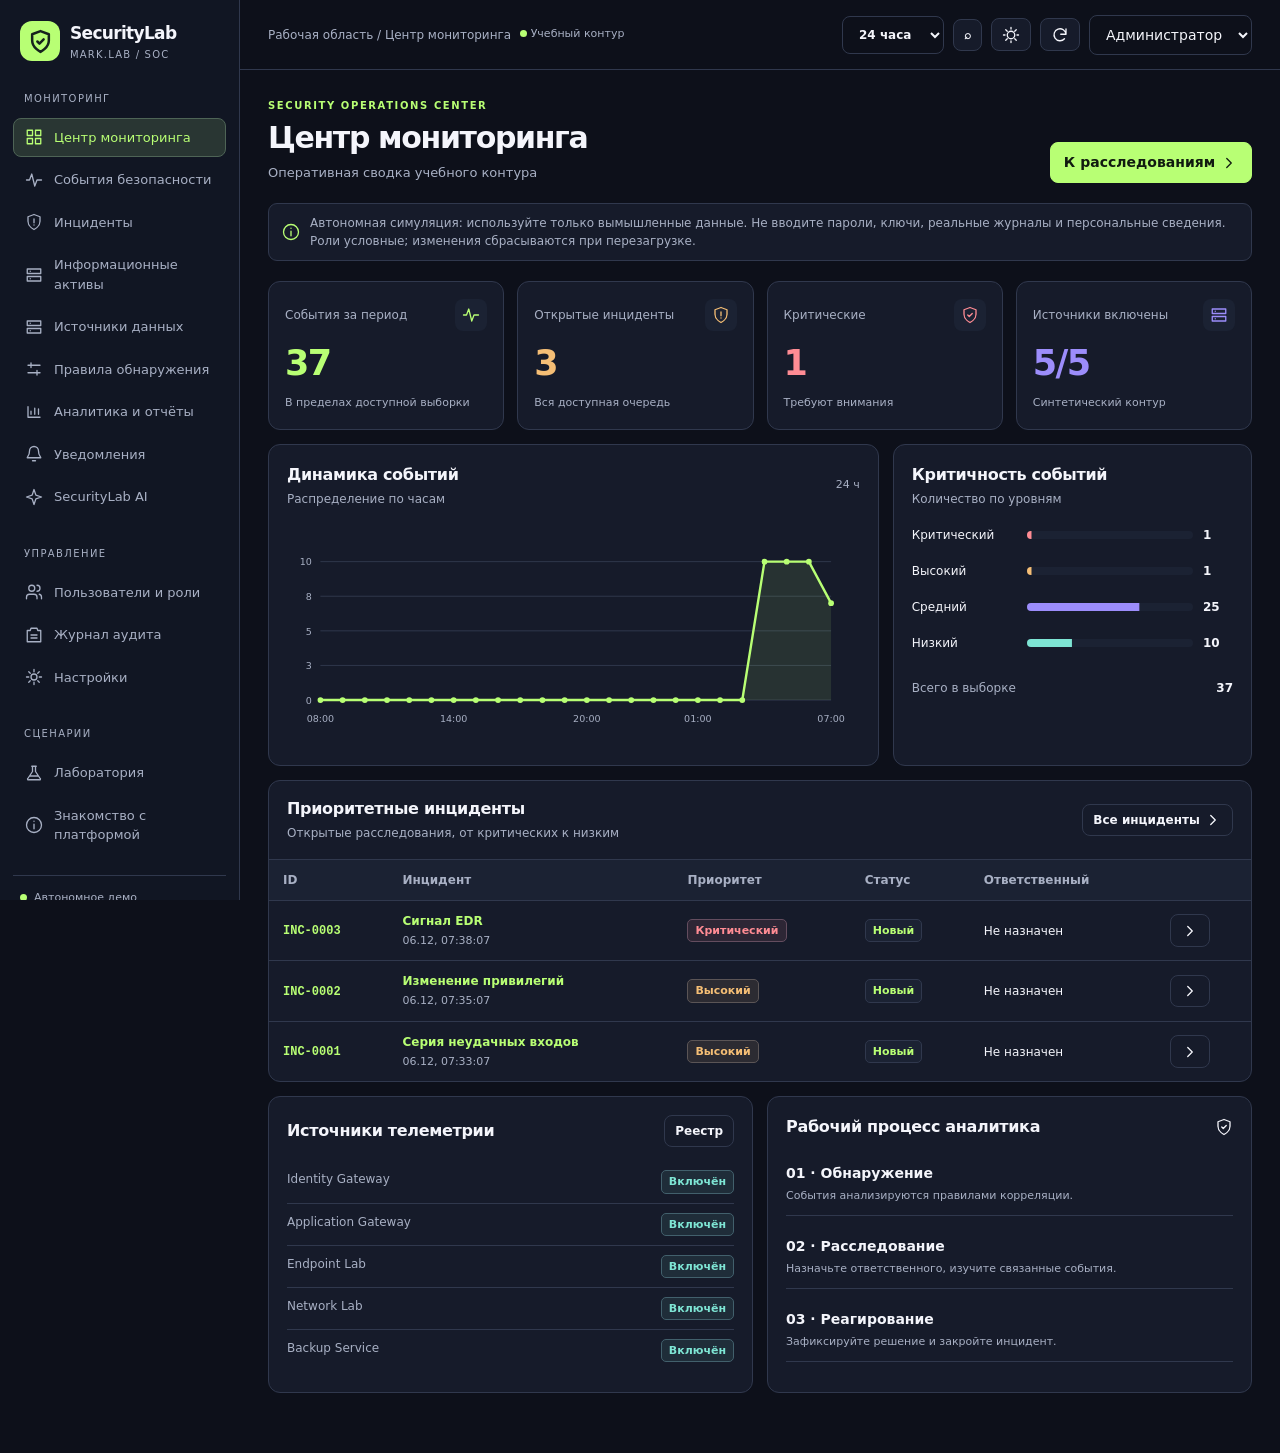
==== commit 4067f830: "Isolate SecurityLab public demo and document privacy and usage boundaries" ====
--- a/securitylab/index.html
+++ b/securitylab/index.html
@@ -1,11 +1,11 @@
-<!doctype html><html lang="ru" data-demo="1"><head><meta charset="utf-8"><meta name="viewport" content="width=device-width,initial-scale=1"><meta name="theme-color" content="#0d101a"><title>SecurityLab 3.0 · MARK.LAB</title><style>
+<!doctype html><html lang="ru" data-demo="1"><head><meta charset="utf-8"><meta http-equiv="Content-Security-Policy" content="default-src 'none'; script-src 'unsafe-inline'; style-src 'unsafe-inline'; img-src 'self' data: blob:; font-src 'self'; connect-src 'none'; object-src 'none'; base-uri 'none'; form-action 'none'"><meta name="referrer" content="no-referrer"><meta name="viewport" content="width=device-width,initial-scale=1"><meta name="theme-color" content="#0d101a"><title>SecurityLab 3.0 · MARK.LAB</title><style>
 :root{color-scheme:dark;--bg:#0d101a;--sidebar:#111623;--panel:#161b2a;--panel2:#1b2233;--line:#30384d;--ink:#f4f5fb;--muted:#a8b0c4;--accent:#b8ff74;--purple:#9c8dfb;--danger:#ff8c94;--warn:#f5be75;--shadow:#0005;--teal:#7ee5d4;font:14px/1.5 Inter,system-ui,-apple-system,"Segoe UI",sans-serif}*{box-sizing:border-box}body{margin:0;background:var(--bg);color:var(--ink)}body.light{color-scheme:light;--bg:#eef1f6;--sidebar:#f9fafc;--panel:#fff;--panel2:#f4f6fa;--line:#d8dfea;--ink:#172135;--muted:#53647b;--accent:#326f25;--purple:#6250b4;--danger:#b73247;--warn:#975600;--shadow:#1112;--teal:#157566}button,input,select,textarea{font:inherit;color:var(--ink)}button,a,input,select,textarea{outline-offset:3px}button:focus-visible,a:focus-visible,input:focus-visible,select:focus-visible,textarea:focus-visible{outline:2px solid var(--purple)}button{cursor:pointer}button:disabled{opacity:.4;cursor:not-allowed}button{border:1px solid var(--line);background:var(--panel);border-radius:8px;padding:9px 13px;font-weight:600}button:hover:not(:disabled){border-color:var(--muted)}button.primary{background:var(--accent);border-color:var(--accent);color:#111b10}body.light button.primary{color:#fff}button.ghost{background:transparent}button.small{font-size:12px;padding:6px 10px}input,select,textarea{border:1px solid var(--line);border-radius:8px;background:var(--bg);padding:10px 12px;min-width:0;max-width:100%}input[type=checkbox]{accent-color:var(--accent);width:17px;height:17px}textarea{min-height:100px;resize:vertical;width:100%}input[type=range]{width:100%}label{display:grid;gap:6px;font-size:12px;color:var(--muted);font-weight:600}label.check{display:flex;align-items:center;gap:9px}h1,h2,h3,p{margin:0}h1{font-size:30px;letter-spacing:-.045em;line-height:1.2}h2{font-size:16px;letter-spacing:-.02em}h3{font-size:15px}p{line-height:1.55}.muted{color:var(--muted)}.tiny{font-size:11px}.mono{font-family:ui-monospace,Consolas,monospace;font-size:12px}.accent{color:var(--accent)}.danger{color:var(--danger)}.warn{color:var(--warn)}.purple{color:var(--purple)}.teal{color:var(--teal)}.icon{width:18px;height:18px;flex:none;vertical-align:middle;stroke:currentColor;fill:none;stroke-width:1.75;stroke-linecap:round;stroke-linejoin:round}.layout{min-height:100vh;display:grid;grid-template-columns:240px minmax(0,1fr)}.sidebar{background:var(--sidebar);border-right:1px solid var(--line);position:sticky;top:0;height:100vh;display:flex;flex-direction:column;padding:21px 13px;gap:20px;overflow:auto}.brand{display:flex;align-items:center;gap:10px;padding:0 7px}.brandmark{display:grid;place-items:center;border-radius:12px;background:#b8ff74;color:#17231d;width:40px;height:40px;flex:none}.brandmark .icon{width:25px;height:25px;stroke-width:2.4}.brand strong{font-size:17px;letter-spacing:-.04em}.brand small{display:block;color:var(--muted);font-size:10px;letter-spacing:.12em}.navgroup{display:grid;gap:3px}.navlabel{font-size:10px;color:var(--muted);letter-spacing:.14em;padding:9px 11px}.nav{display:flex;align-items:center;gap:11px;width:100%;border:1px solid transparent;text-align:left;background:transparent;color:var(--muted);font-weight:500;border-radius:8px;padding:9px 11px;font-size:13px}.nav.active{background:color-mix(in srgb,var(--accent) 12%,var(--panel));color:var(--accent);border-color:color-mix(in srgb,var(--accent) 22%,var(--line))}.nav:hover{color:var(--ink)}.sidefoot{margin-top:auto;border-top:1px solid var(--line);padding:14px 7px 0;display:grid;gap:9px}.sidefoot .demo-pill{font-size:11px;display:flex;align-items:center;gap:7px;color:var(--muted)}.dot{height:7px;width:7px;border-radius:50%;background:var(--accent);display:inline-block;flex:none}.main{min-width:0}.topbar{height:70px;display:flex;justify-content:space-between;align-items:center;gap:12px;padding:0 28px;border-bottom:1px solid var(--line);background:var(--bg);position:sticky;top:0;z-index:5}.topbar .row{gap:9px}.topbar .crumb{color:var(--muted);font-size:12px}.topbar .user{font-size:12px;display:flex;align-items:center;gap:8px}.avatar{display:grid;place-items:center;width:32px;height:32px;border:1px solid var(--line);border-radius:10px;color:var(--accent);background:var(--panel2);font-weight:700}.content{padding:28px 28px 60px;max-width:1650px;margin:auto}.pagehead{display:flex;align-items:flex-end;justify-content:space-between;gap:16px;margin-bottom:20px;flex-wrap:wrap}.pagehead p{color:var(--muted);font-size:13px;margin-top:7px}.eyebrow{font-size:10px;color:var(--accent);letter-spacing:.16em;font-weight:750;text-transform:uppercase;margin-bottom:7px}.notice{display:flex;align-items:center;gap:10px;padding:10px 13px;border:1px solid var(--line);background:var(--panel);border-radius:9px;color:var(--muted);font-size:12px;margin-bottom:20px}.notice .icon{color:var(--accent)}.row{display:flex;gap:10px;align-items:center;flex-wrap:wrap}.between{justify-content:space-between}.spacer{flex:1}.grid4{display:grid;grid-template-columns:repeat(4,minmax(0,1fr));gap:13px}.grid2{display:grid;grid-template-columns:minmax(0,1.7fr) minmax(0,1fr);gap:14px}.gridEqual{display:grid;grid-template-columns:repeat(2,minmax(0,1fr));gap:14px}.panel,.metric{border:1px solid var(--line);background:var(--panel);border-radius:12px;min-width:0}.metric{padding:17px 16px}.metric .label{display:flex;align-items:center;justify-content:space-between;gap:5px;font-size:12px;color:var(--muted)}.metric .value{font-size:35px;letter-spacing:-.045em;font-weight:720;margin:6px 0 1px;font-variant-numeric:tabular-nums}.metric small{font-size:11px;color:var(--muted)}.metric .mi{background:var(--panel2);border-radius:8px;padding:7px;display:grid;place-items:center}.panel{padding:18px;margin-top:14px}.panel.flush{padding:0;overflow:hidden}.panelhead{display:flex;align-items:center;justify-content:space-between;gap:12px;margin-bottom:14px;flex-wrap:wrap}.flush .panelhead{padding:16px 18px;margin:0;border-bottom:1px solid var(--line)}.panelhead p{margin-top:3px;font-size:12px;color:var(--muted)}.chart{min-height:225px;display:flex;align-items:center;width:100%}.chart svg{width:100%;height:auto;max-height:235px}.chart text{fill:var(--muted);font-size:10px}.chart .gridline{stroke:var(--line);stroke-width:1}.chart .area{fill:var(--accent);opacity:.10}.chart .line{stroke:var(--accent);stroke-width:2.5;fill:none;stroke-linecap:round;stroke-linejoin:round}.chart circle{fill:var(--accent)}.barrow{display:grid;grid-template-columns:105px minmax(0,1fr) 30px;gap:10px;align-items:center;margin:18px 0;font-size:12px}.bartrack{height:8px;border-radius:8px;background:var(--panel2);overflow:hidden}.bartrack svg{display:block;width:100%;height:8px}.bartrack rect.low{fill:var(--teal)}.bartrack rect.medium{fill:var(--purple)}.bartrack rect.high{fill:var(--warn)}.bartrack rect.critical{fill:var(--danger)}.badge{border-radius:5px;padding:4px 7px;white-space:nowrap;font-size:11px;font-weight:650;background:var(--panel2);color:var(--muted);border:1px solid var(--line);display:inline-flex;gap:5px;align-items:center;line-height:1.2}.badge.low,.badge.closed,.badge.active{color:var(--teal);background:color-mix(in srgb,var(--teal) 9%,var(--panel));border-color:color-mix(in srgb,var(--teal) 23%,var(--line))}.badge.medium,.badge.investigating{color:var(--purple);background:color-mix(in srgb,var(--purple) 10%,var(--panel));border-color:color-mix(in srgb,var(--purple) 22%,var(--line))}.badge.high{color:var(--warn);background:color-mix(in srgb,var(--warn) 10%,var(--panel));border-color:color-mix(in srgb,var(--warn) 22%,var(--line))}.badge.critical{color:var(--danger);background:color-mix(in srgb,var(--danger) 10%,var(--panel));border-color:color-mix(in srgb,var(--danger) 25%,var(--line))}.badge.new{color:var(--accent)}.tablewrap{overflow:auto}table{border-collapse:collapse;width:100%;min-width:640px;text-align:left;font-size:12px}thead{color:var(--muted);background:var(--panel2);font-weight:600}th{font-weight:600;white-space:nowrap}th,td{padding:11px 14px;border-bottom:1px solid var(--line);vertical-align:middle}tbody tr:last-child td{border-bottom:0}tbody tr:hover{background:var(--panel2)}td .sub{display:block;color:var(--muted);font-size:11px;margin-top:3px}.linkbtn{background:none;border:0;color:var(--accent);padding:0;font-size:inherit;text-align:left;font-weight:650}.linkbtn:hover{text-decoration:underline}.filters{display:flex;align-items:flex-end;gap:10px;flex-wrap:wrap}.filters label{flex:1;min-width:130px}.filters label:first-child{flex:2;min-width:200px}.filters input,.filters select{width:100%}.empty{color:var(--muted);text-align:center;padding:34px;font-size:13px}.tablefoot{padding:11px 15px;border-top:1px solid var(--line);color:var(--muted);font-size:12px;display:flex;align-items:center;justify-content:space-between;gap:10px}.sourcecard{display:grid;gap:12px}.sourcehead{display:flex;align-items:center;gap:11px}.sourceicon{width:38px;height:38px;display:grid;place-items:center;background:var(--panel2);border:1px solid var(--line);border-radius:10px;color:var(--purple);flex:none}.kv{display:grid;gap:0}.kv>div{display:flex;justify-content:space-between;gap:12px;padding:9px 0;border-bottom:1px solid var(--line);font-size:12px}.kv>div:last-child{border-bottom:0}.kv>div span:first-child{color:var(--muted)}.formgrid{display:grid;grid-template-columns:repeat(2,minmax(0,1fr));gap:13px}.formgrid label.full,.full{grid-column:1/-1}.formgrid label input,.formgrid label select{width:100%}.laboptions{display:grid;gap:10px;grid-template-columns:repeat(3,minmax(0,1fr));margin-top:14px}.laboption{text-align:left;padding:17px;min-height:115px;display:grid;gap:7px;align-content:start;background:var(--panel2)}.laboption.selected{border-color:var(--accent);box-shadow:0 0 0 1px var(--accent)}.laboption small{font-weight:400;color:var(--muted)}.drawer-shade{position:fixed;inset:0;background:#0008;z-index:15;display:grid;justify-items:end}.drawer{width:min(570px,100%);height:100%;overflow:auto;background:var(--bg);border-left:1px solid var(--line);box-shadow:-10px 0 30px var(--shadow);padding:23px}.drawer h1{font-size:25px}.drawer .panel{margin-top:16px}.drawer .drawerhead{display:flex;justify-content:space-between;align-items:flex-start;gap:10px;margin-bottom:16px}.drawer .panel .tablewrap table{min-width:420px}.comment{padding:11px 0;border-bottom:1px solid var(--line);overflow-wrap:anywhere}.comment:last-child{border-bottom:0}.comment p{margin-top:5px;white-space:pre-wrap}.toast{position:fixed;bottom:22px;right:22px;z-index:25;padding:12px 18px;border:1px solid var(--line);background:var(--panel2);border-radius:10px;box-shadow:0 8px 35px var(--shadow);max-width:min(420px,90vw);font-size:13px}.toast.error{border-color:var(--danger);color:var(--danger)}.login{min-height:100vh;display:grid;place-items:center;padding:24px}.loginbox{width:min(440px,100%);background:var(--panel);border:1px solid var(--line);border-radius:18px;padding:30px}.loginbox h1{font-size:27px;margin:24px 0 10px}.loginbox form{display:grid;gap:15px;margin-top:24px}.loginbox input{width:100%}.loginbox button{width:100%}.mobiletoggle{display:none}.loading{padding:50px;text-align:center;color:var(--muted)}.guide{display:grid;gap:10px;margin:12px 0}.guide div{padding:10px 0;border-bottom:1px solid var(--line)}.guide strong{display:block}.wraptext{overflow-wrap:anywhere}.tagline{font-size:11px;text-transform:uppercase;letter-spacing:.1em}.timeline{display:grid;gap:6px}.timeline .comment{padding-left:13px;border-left:2px solid var(--line)}.print-header{display:none}.print-mode .print-header{display:block}.onlyprint{display:none}@media(max-width:1150px){.layout{grid-template-columns:212px minmax(0,1fr)}.content{padding:23px 20px}.topbar{padding:0 20px}.grid4{grid-template-columns:repeat(2,minmax(0,1fr))}.grid2{grid-template-columns:1fr}.metric .value{font-size:30px}}@media(max-width:760px){.layout{display:block}.sidebar{display:none;position:fixed;left:0;top:0;z-index:12;width:240px;box-shadow:10px 0 33px #0008}.sidebar.open{display:flex}.mobiletoggle{display:block}.topbar{height:auto;min-height:60px;padding:10px 14px}.topbar .crumb,.topbar .user span:not(.avatar),.topbar .syslabel{display:none}.content{padding:18px 12px 50px}.gridEqual{grid-template-columns:1fr}.laboptions{grid-template-columns:1fr 1fr}.notice{font-size:11px}.metric{padding:12px}.metric .value{font-size:29px}.metric .label{font-size:11px}.metric .mi{padding:4px}.panel{padding:14px}.grid4{gap:8px}.pagehead h1{font-size:25px}.formgrid{grid-template-columns:1fr}.formgrid label.full{grid-column:1}.drawer{padding:16px}.tablefoot{flex-wrap:wrap}}@media(max-width:420px){.laboptions{grid-template-columns:1fr}.topbar .row{gap:5px}button{padding:8px 10px}.topbar select{max-width:110px;font-size:11px}}@media print{body{color:#000!important;background:white!important}.sidebar,.topbar,.notice,.pagehead button,.panel button,.filters,.drawer-shade,#toast,.no-print{display:none!important}.layout{display:block}.content{padding:0}.panel,.metric{background:#fff!important;border:1px solid #aaa;break-inside:avoid}.muted,.panelhead p,.badge,.metric small{color:#333!important}.print-header{display:block}.onlyprint{display:block}.tablewrap{overflow:visible}table{min-width:0;font-size:10px}}
 .linkmap{padding:16px;background:var(--bg);border:1px solid var(--line);border-radius:12px;margin:12px 0;text-align:center}.node{display:inline-flex;align-items:center;justify-content:center;gap:6px;border:1px solid var(--line);border-radius:9px;padding:10px;font-size:12px}.node.root{border-color:var(--accent);font-weight:700;margin-bottom:20px}.node-row{display:flex;flex-wrap:wrap;gap:8px;justify-content:center;position:relative}.node-row::before{content:'';position:absolute;top:-20px;height:16px;width:1px;background:var(--line)}.sidebar{overflow-y:auto}.panel h3{font-size:15px;margin:16px 0 8px}.panel ol{padding-left:20px}.panel li{margin:6px 0}.guide button{align-self:start}.drawer .panel{margin-bottom:12px}.sidebar .navgroup{flex-shrink:0}
 
 </style></head><body><div id="app" aria-live="polite"></div><div id="toast" role="status" aria-live="polite"></div><script>
 'use strict';
 const $=s=>document.querySelector(s), app=$('#app');
-const DEMO=location.protocol==='file:'||location.pathname.endsWith('/index.html')||document.documentElement.dataset.demo==='1';
+const DEMO=true;
 const savedTheme=()=>{try{return localStorage.getItem('sl-theme')||'dark'}catch{return 'dark'}};
 const S={page:'overview',user:null,data:null,period:24,q:'',severity:'all',source:'all',status:'all',pageNum:1,sort:'newest',drawer:null,labKind:'auth_failed',labCount:5,theme:savedTheme(),mobile:false};
 const kinds={auth_failed:'Ошибка входа',privilege_change:'Изменение привилегий',network_alert:'Сетевое отклонение',backup_ok:'Резервное копирование',malware_alert:'Сигнал защиты'},sevs={low:'Низкий',medium:'Средний',high:'Высокий',critical:'Критический'},statuses={new:'Новый',investigating:'В работе',closed:'Закрыт'},roles={admin:'Администратор',analyst:'Аналитик SOC',viewer:'Наблюдатель'};
@@ -20,13 +20,13 @@
 const samples={auth_failed:[1,'medium','demo.user','iam-lab-01','Отклонена тестовая авторизация'],privilege_change:[1,'high','demo.operator','iam-lab-01','Изменение тестовой роли'],network_alert:[4,'medium','demo.service','net-lab-02','Синтетический сигнал сетевого контроля'],backup_ok:[5,'low','demo.backup','backup-lab-01','Проверка резервной копии завершена'],malware_alert:[3,'critical','demo.agent','endpoint-lab-03','Учебный сигнал EDR: тестовый объект']};
 function emitDemo(kind,ts=now()){const [source_id,severity,actor,host,detail]=samples[kind],src=demo.sources.find(x=>x.id===source_id);if(!src.active)throw Error('Источник отключён');src.last_seen=ts;let e={id:demo.events.length+1,ts,source_id,kind,severity,actor,host,detail,incident_id:null};demo.events.unshift(e);for(const r of demo.rules.filter(r=>r.enabled&&r.kind===kind)){let matches=demo.events.filter(x=>x.kind===kind&&x.source_id===source_id&&x.actor===actor&&!x.incident_id&&new Date(x.ts)<=new Date(ts)&&new Date(x.ts)>=new Date(new Date(ts).getTime()-r.window_minutes*60000));let i=demo.incidents.find(i=>i.rule_id===r.id&&i.status!=='closed'&&i.group_key===`${source_id}:${kind}:${actor}`);if(!i&&matches.length>=r.threshold){i={id:demo.incidents.length+1,title:r.name,severity:r.severity,status:'new',assignee:null,rule_id:r.id,group_key:`${source_id}:${kind}:${actor}`,created:ts,updated:ts,resolved:null,resolution:''};demo.incidents.unshift(i);log('incident_created',id('INC',i.id),'system')}if(i&&matches.length){matches.forEach(x=>x.incident_id=i.id);i.updated=ts;break}}}
 function initDemo(){demo.sources=[['Identity Gateway','IAM'],['Application Gateway','WEB'],['Endpoint Lab','EDR'],['Network Lab','NET'],['Backup Service','SYS']].map(([name,kind],i)=>({id:i+1,name,kind,active:true,last_seen:null}));demo.rules=[{id:1,name:'Серия неудачных входов',kind:'auth_failed',threshold:5,window_minutes:10,severity:'high',enabled:true},{id:2,name:'Изменение привилегий',kind:'privilege_change',threshold:1,window_minutes:5,severity:'high',enabled:true},{id:3,name:'Сигнал EDR',kind:'malware_alert',threshold:1,window_minutes:5,severity:'critical',enabled:true}];for(let i=0;i<30;i++)emitDemo(i%3===0?'backup_ok':'network_alert',ago(220-i*6));for(let i=0;i<5;i++)emitDemo('auth_failed',ago(12-i));emitDemo('privilege_change',ago(6));emitDemo('malware_alert',ago(3));log('seed','Синтетический стартовый набор','system');S.user={name:'admin',role:'admin'};}
-async function api(path,method='GET',body){if(DEMO)return path.startsWith('/v3/')?advancedDemo(path,method,body):demoApi(path,method,body);const res=await fetch('/api'+path,{method,headers:{'Content-Type':'application/json',...(S.user?.csrf?{'X-CSRF-Token':S.user.csrf}:{})},...(body!==undefined?{body:JSON.stringify(body)}:{})});if(!res.ok){let d=await res.json().catch(()=>({}));if(res.status===401&&path!='/login'){S.user=null;S.aiResult=null;renderLogin()}throw Error(typeof d.detail==='string'?d.detail:`Ошибка ${res.status}`)}return res.json()}
+async function api(path,method='GET',body){return path.startsWith('/v3/')?advancedDemo(path,method,body):demoApi(path,method,body)}
 function demoApi(path,method,b){if(path==='/snapshot')return structuredClone({...demo,audit_check:null});if(path==='/me')return S.user;if(path==='/lab/generate'){if(!canWrite())throw Error('Недостаточно прав');for(let i=0;i<b.count;i++)emitDemo(b.kind);log('lab_generate',`${b.kind} × ${b.count}`);return {ok:true}}let m=path.match(/^\/incidents\/(\d+)(\/comments)?$/);if(m){const i=demo.incidents.find(x=>x.id===+m[1]);if(!i)throw Error('Инцидент не найден');if(method==='GET')return structuredClone({...i,events:demo.events.filter(x=>x.incident_id===i.id),comments:demo.comments[i.id]||[]});if(!canWrite())throw Error('Недостаточно прав');if(m[2]){if(!b.text.trim())throw Error('Пустой комментарий');(demo.comments[i.id]??=[]).push({author:S.user.name,ts:now(),text:b.text.trim()});log('incident_comment',id('INC',i.id))}else{if(b.status==='closed'&&(!b.resolution.trim()||!b.assignee))throw Error('Укажите ответственного и результат расследования');if(i.status==='closed'&&b.status!=='closed'&&!admin())throw Error('Повторное открытие — только администратор');Object.assign(i,b,{updated:now(),resolved:b.status==='closed'?(i.resolved||now()):null});log('incident_update',id('INC',i.id)+': '+b.status)}return {ok:true}}m=path.match(/^\/events\/(\d+)$/);if(m)return demo.events.find(x=>x.id===+m[1]);if(!admin())throw Error('Недостаточно прав');m=path.match(/^\/(sources|rules)\/(\d+)$/);if(m){Object.assign(demo[m[1]].find(x=>x.id===+m[2]),b);log(m[1]+'_update',m[2]);return {ok:true}}if(path==='/users'&&method==='POST'){if(demo.users.some(x=>x.name===b.name))throw Error('Пользователь существует');demo.users.push({name:b.name,role:b.role,active:true});log('user_create',b.name);return {ok:true}}m=path.match(/^\/users\/(.+)$/);if(m){if(m[1]===S.user.name)throw Error('Нельзя изменить собственную роль');Object.assign(demo.users.find(x=>x.name===m[1]),b);log('user_update',m[1]);return {ok:true}}if(path==='/settings'){Object.assign(demo.settings,b);log('settings_update','session_minutes');return {ok:true}}throw Error('Недоступно в демоверсии')}
 async function refresh(renderPage=true){S.data=await api('/snapshot');S.advanced=await api('/v3/summary');if(renderPage)render()}
 function allPeriod(a,field='ts'){return a.filter(x=>new Date(x[field]).getTime()>=Date.now()-S.period*3600000)}
 function sourceName(n){return S.data.sources.find(x=>x.id===n)?.name||'—'}
 function navItem(p){return `<button class="nav ${S.page===p?'active':''}" data-nav="${p}" ${S.page===p?'aria-current="page"':''}>${icon(p)}<span>${pages[p][0]}</span></button>`}
-function render(){if(!S.user)return renderLogin();document.body.classList.toggle('light',S.theme==='light');if(!validPage(S.page))S.page='overview';const data=S.data;if(!data){app.innerHTML='<div class="loading">Загрузка…</div>';return}app.innerHTML=`<div class="layout"><aside class="sidebar ${S.mobile?'open':''}"><div class="brand"><div class="brandmark">${icon('shield')}</div><div><strong>SecurityLab</strong><small>MARK.LAB / SOC</small></div></div><nav class="navgroup" aria-label="Рабочая область"><div class="navlabel">МОНИТОРИНГ</div>${['overview','events','incidents','assets','sources','rules','reports','notifications','assistant'].map(navItem).join('')}</nav>${admin()?`<nav class="navgroup" aria-label="Управление"><div class="navlabel">УПРАВЛЕНИЕ</div>${['users','audit','settings'].map(navItem).join('')}</nav>`:''}<nav class="navgroup"><div class="navlabel">СЦЕНАРИИ</div>${navItem('lab')}${navItem('tour')}</nav><div class="sidefoot"><div class="demo-pill"><span class="dot"></span>${DEMO?'Автономное демо':'Локальный сервер'}</div><div class="muted tiny">v3.0 · Независимый учебный стенд</div></div></aside><main class="main"><header class="topbar"><div class="row"><button class="mobiletoggle small" data-action="menu" aria-label="Меню">${icon('menu')}</button><span class="crumb">Рабочая область / ${esc(pages[S.page][0])}</span><span class="syslabel muted tiny"><span class="dot"></span> Учебный контур</span></div><div class="row"><label aria-label="Период"><select id="period" aria-label="Период"><option value="24">24 часа</option><option value="168">7 дней</option><option value="720">30 дней</option></select></label><button class="small" data-action="global-search" title="Поиск Ctrl+K" aria-label="Глобальный поиск">⌕</button><button class="small" data-action="theme" title="Сменить тему" aria-label="Сменить тему">${icon('sun')}</button><button class="small" data-action="refresh" title="Обновить данные" aria-label="Обновить">${icon('refresh')}</button>${DEMO?`<select id="demo-role" aria-label="Роль в симуляции"><option value="analyst">Аналитик</option><option value="admin">Администратор</option><option value="viewer">Наблюдатель</option></select>`:`<div class="user"><span class="avatar">${esc(S.user.name[0].toUpperCase())}</span><span>${esc(S.user.name)} / ${roles[S.user.role]}</span></div><button class="small" data-action="logout" aria-label="Выйти">${icon('logout')}</button>`}</div></header><div class="content"><div class="print-header">SecurityLab · MARK.LAB · Синтетические данные</div><div class="pagehead"><div><div class="eyebrow">${S.page==='lab'?'SIMULATION LAB':S.page==='overview'?'SECURITY OPERATIONS CENTER':'SECURITYLAB / WORKSPACE'}</div><h1>${pages[S.page][0]}</h1><p>${pages[S.page][1]}</p></div>${S.page==='overview'?`<button class="primary" data-nav="incidents">К расследованиям ${icon('right')}</button>`:''}</div><div class="notice">${icon('info')}<span>${DEMO?'Автономная симуляция: все данные условные, переключение ролей не является защитой. Изменения сбрасываются при перезагрузке.':'Локальный учебный стенд: только синтетические данные. Не подключён к реальным системам.'}</span></div>${view()}${S.page==='reports'?advancedReports():S.page==='rules'?techniquesView():''}</div></main></div><div id="drawer-root"></div>`;$('#period').value=S.period;if(DEMO)$('#demo-role').value=S.user.role;renderDrawer()}
+function render(){if(!S.user)return renderLogin();document.body.classList.toggle('light',S.theme==='light');if(!validPage(S.page))S.page='overview';const data=S.data;if(!data){app.innerHTML='<div class="loading">Загрузка…</div>';return}app.innerHTML=`<div class="layout"><aside class="sidebar ${S.mobile?'open':''}"><div class="brand"><div class="brandmark">${icon('shield')}</div><div><strong>SecurityLab</strong><small>MARK.LAB / SOC</small></div></div><nav class="navgroup" aria-label="Рабочая область"><div class="navlabel">МОНИТОРИНГ</div>${['overview','events','incidents','assets','sources','rules','reports','notifications','assistant'].map(navItem).join('')}</nav>${admin()?`<nav class="navgroup" aria-label="Управление"><div class="navlabel">УПРАВЛЕНИЕ</div>${['users','audit','settings'].map(navItem).join('')}</nav>`:''}<nav class="navgroup"><div class="navlabel">СЦЕНАРИИ</div>${navItem('lab')}${navItem('tour')}</nav><div class="sidefoot"><div class="demo-pill"><span class="dot"></span>${DEMO?'Автономное демо':'Локальный сервер'}</div><div class="muted tiny">v3.0 · Публичная демонстрация<br>© 2026 MARK.LAB</div></div></aside><main class="main"><header class="topbar"><div class="row"><button class="mobiletoggle small" data-action="menu" aria-label="Меню">${icon('menu')}</button><span class="crumb">Рабочая область / ${esc(pages[S.page][0])}</span><span class="syslabel muted tiny"><span class="dot"></span> Учебный контур</span></div><div class="row"><label aria-label="Период"><select id="period" aria-label="Период"><option value="24">24 часа</option><option value="168">7 дней</option><option value="720">30 дней</option></select></label><button class="small" data-action="global-search" title="Поиск Ctrl+K" aria-label="Глобальный поиск">⌕</button><button class="small" data-action="theme" title="Сменить тему" aria-label="Сменить тему">${icon('sun')}</button><button class="small" data-action="refresh" title="Обновить данные" aria-label="Обновить">${icon('refresh')}</button>${DEMO?`<select id="demo-role" aria-label="Роль в симуляции"><option value="analyst">Аналитик</option><option value="admin">Администратор</option><option value="viewer">Наблюдатель</option></select>`:`<div class="user"><span class="avatar">${esc(S.user.name[0].toUpperCase())}</span><span>${esc(S.user.name)} / ${roles[S.user.role]}</span></div><button class="small" data-action="logout" aria-label="Выйти">${icon('logout')}</button>`}</div></header><div class="content"><div class="print-header">SecurityLab · MARK.LAB · Синтетические данные</div><div class="pagehead"><div><div class="eyebrow">${S.page==='lab'?'SIMULATION LAB':S.page==='overview'?'SECURITY OPERATIONS CENTER':'SECURITYLAB / WORKSPACE'}</div><h1>${pages[S.page][0]}</h1><p>${pages[S.page][1]}</p></div>${S.page==='overview'?`<button class="primary" data-nav="incidents">К расследованиям ${icon('right')}</button>`:''}</div><div class="notice">${icon('info')}<span>${DEMO?'Автономная симуляция: используйте только вымышленные данные. Не вводите пароли, ключи, реальные журналы и персональные сведения. Роли условные; изменения сбрасываются при перезагрузке.':'Локальный учебный стенд: только синтетические данные. Не подключён к реальным системам.'}</span></div>${view()}${S.page==='reports'?advancedReports():S.page==='rules'?techniquesView():''}</div></main></div><div id="drawer-root"></div>`;$('#period').value=S.period;if(DEMO)$('#demo-role').value=S.user.role;renderDrawer()}
 const metric=(label,value,note,ic,cl='')=>`<div class="metric"><div class="label">${label}<span class="mi ${cl}">${icon(ic)}</span></div><div class="value ${cl}">${value}</div><small>${note}</small></div>`;
 function chart(es){const unit=S.period===24?3600000:86400000,N=S.period===24?24:S.period/24,end=Math.floor(Date.now()/unit)*unit,counts=Array(N).fill(0);es.forEach(e=>{const i=N-1-Math.round((end-Math.floor(new Date(e.ts)/unit)*unit)/unit);if(i>=0&&i<N)counts[i]++});let max=Math.max(4,...counts),pts=counts.map((v,i)=>[35+i*535/Math.max(1,N-1),175-v*145/max]),line=pts.map(p=>p.join(',')).join(' ');return `<div class="chart"><svg viewBox="0 0 600 213" role="img" aria-label="График событий за период">${[0,1,2,3,4].map(i=>`<line class="gridline" x1="35" y1="${175-i*36.25}" x2="570" y2="${175-i*36.25}"/><text x="26" text-anchor="end" y="${179-i*36.25}">${Math.round(max*i/4)}</text>`).join('')}<polygon class="area" points="35,175 ${line} 570,175"/><polyline class="line" points="${line}"/>${pts.map((p,i)=>`<circle cx="${p[0]}" cy="${p[1]}" r="3"><title>${counts[i]} событий</title></circle>`).join('')}${[0,1,2,3,4].map(i=>{let j=Math.round(i*(N-1)/4),d=new Date(end-(N-1-j)*unit);return `<text x="${35+j*535/Math.max(1,N-1)}" y="198" text-anchor="middle">${S.period===24?d.toLocaleTimeString('ru-RU',{hour:'2-digit',minute:'2-digit'}):d.toLocaleDateString('ru-RU',{day:'2-digit',month:'2-digit'})}</text>`}).join('')}</svg></div>`}
 function breakdown(es){return Object.entries(sevs).reverse().map(([k,label])=>{let c=es.filter(x=>x.severity===k).length;return `<div class="barrow"><span>${label}</span><div class="bartrack"><svg viewBox="0 0 100 8" preserveAspectRatio="none"><rect class="${k}" x="0" y="0" width="${es.length?c/es.length*100:0}" height="8"/></svg></div><b>${c}</b></div>`}).join('')}
@@ -48,16 +48,16 @@
 function labView(){return `<section class="panel"><div class="panelhead"><div><h2>Синтетические сценарии</h2><p>Создание тестовых записей, а не имитация атак на внешние системы.</p></div>${icon('lab')}</div><div class="laboptions">${Object.entries(kinds).map(([k,v])=>`<button class="laboption ${S.labKind===k?'selected':''}" data-kind="${k}">${icon(k==='backup_ok'?'sources':'incidents')}<strong>${v}</strong><small>${samples[k][4]}</small></button>`).join('')}</div><form class="formgrid" data-form="generate"><label>Количество событий (1–20)<input type="number" name="count" min="1" max="20" value="${S.labCount}" required></label><div class="row"><button class="primary" type="submit" ${canWrite()?'':'disabled'}>${icon('plus')} Сгенерировать</button></div></form>${!canWrite()?'<p class="muted tiny">Роль наблюдателя не позволяет создавать события.</p>':''}</section><section class="panel"><h2>Сценарий демонстрации</h2><div class="guide"><div><strong>1. Закройте существующий инцидент входа</strong><span class="muted">Назначьте ответственного и укажите результат расследования.</span></div><div><strong>2. Сгенерируйте пять ошибок входа</strong><span class="muted">При активном правиле с порогом 5 будет создан новый инцидент, если в окне достаточно несвязанных событий.</span></div><div><strong>3. Проверьте расследование и журнал</strong><span class="muted">Откройте новый инцидент, изучите пять связанных записей, проверьте аудит в роли администратора.</span></div></div></section>`}
 function view(){return ({overview:overviewView,events:()=>listView(false),incidents:()=>listView(true),sources:sourcesView,rules:rulesView,reports:reportsView,users:usersView,audit:auditView,settings:settingsView,lab:()=>labView()+importView(),assets:assetsView,notifications:notificationsView,assistant:assistantView,tour:tourView})[S.page]()}
 function kv(rows){return `<div class="kv">${rows.map(([k,v])=>`<div><span>${k}</span><b class="wraptext">${v}</b></div>`).join('')}</div>`}
-function renderDrawer(){const root=$('#drawer-root');if(!root)return;if(!S.drawer){root.innerHTML='';return}const {kind,d}=S.drawer;let title='',desc='',body='';if(kind==='event'){title=id('EVT',d.id);desc=kinds[d.kind];body=`<section class="panel">${kv([['Время',dt(d.ts)],['Источник',esc(sourceName(d.source_id))],['Критичность',badge(d.severity,sevs)],['Субъект',esc(d.actor)],['Узел',esc(d.host)],['Инцидент',d.incident_id?`<button class="linkbtn" data-incident="${d.incident_id}">${id('INC',d.incident_id)}</button>`:'—']])}</section><section class="panel"><h2>Нормализованное сообщение</h2><p class="wraptext">${esc(d.detail)}</p></section>`}if(kind==='incident'){title=id('INC',d.id);desc=d.title;body=`<div class="row">${badge(d.severity,sevs)}${badge(d.status,statuses)}<span class="muted tiny">Создан ${dt(d.created)}</span></div><section class="panel"><h2>Карточка расследования</h2>${kv([['Ответственный',esc(d.assignee||'Не назначен')],['Правило',esc(S.data.rules.find(r=>r.id===d.rule_id)?.name||'—')],['Обновлён',dt(d.updated)],['Закрыт',dt(d.resolved)]])}${canWrite()?`<form data-form="incident" class="formgrid"><label>Статус<select name="status">${options(statuses,d.status)}</select></label><label>Ответственный<select name="assignee">${options({'':'Не назначен',...Object.fromEntries(S.data.users.filter(u=>u.active&&u.role!=='viewer').map(u=>[u.name,u.name]))},d.assignee||'')}</select></label><label class="full">Результат расследования<textarea name="resolution" maxlength="2000" placeholder="Обстоятельства, решение и дальнейшие меры">${esc(d.resolution)}</textarea></label><div class="full"><button class="primary" type="submit">Сохранить изменения</button></div></form>`:`<p>${esc(d.resolution||'Результат не указан')}</p>`}</section><section class="panel flush"><div class="panelhead"><h2>Связанные события (${d.events.length})</h2></div>${table(['ID','Время','Событие'],d.events.map(e=>[`<button class="linkbtn mono" data-event="${e.id}">${id('EVT',e.id)}</button>`,dt(e.ts),esc(kinds[e.kind])]))}</section><section class="panel"><h2>Комментарии расследования</h2><div class="timeline">${d.comments.length?d.comments.map(c=>`<div class="comment"><div class="row between"><b>${esc(c.author)}</b><span class="muted tiny">${dt(c.ts)}</span></div><p>${esc(c.text)}</p></div>`).join(''):'<p class="muted">Комментариев пока нет.</p>'}</div>${canWrite()?`<form data-form="comment"><label>Добавить комментарий<textarea name="text" maxlength="2000" required></textarea></label><button type="submit">Отправить</button></form>`:''}</section>`}if(kind==='rule'){title='Настройка правила';desc=d.name;body=`<section class="panel"><form data-form="rule" class="formgrid"><label class="check full"><input type="checkbox" name="enabled" ${d.enabled?'checked':''}> Правило активно</label><label>Порог событий<input type="number" name="threshold" min="1" max="20" value="${d.threshold}" required></label><label>Окно, минут<input type="number" name="window_minutes" min="1" max="1440" value="${d.window_minutes}" required></label><label class="full">Приоритет<select name="severity">${options(sevs,d.severity)}</select></label><div class="full"><button class="primary" type="submit">Сохранить правило</button></div></form></section>`}if(kind==='user'||kind==='new-user'){title=kind==='new-user'?'Новый пользователь':'Изменить пользователя';desc=DEMO?'Симуляция управления доступом':'Изменение прав отзывает существующие сессии';body=`<section class="panel"><form data-form="${kind}" class="formgrid">${kind==='new-user'?`<label class="full">Логин<input name="name" pattern="[a-zA-Z0-9_.-]{3,64}" required></label>${DEMO?'':`<label class="full">Пароль (12–256 символов)<input name="password" type="password" minlength="12" maxlength="256" autocomplete="new-password" required></label>`}`:`<label class="full">Логин<input value="${esc(d.name)}" disabled></label>`}<label class="full">Роль<select name="role">${options(roles,d?.role||'viewer')}</select></label>${kind==='user'?`<label class="check full"><input type="checkbox" name="active" ${d.active?'checked':''}> Учётная запись активна</label>`:''}<div class="full"><button class="primary" type="submit">Сохранить</button></div></form></section>`}root.innerHTML=`<div class="drawer-shade" data-action="shade"><aside class="drawer" role="dialog" aria-modal="true" aria-label="${esc(title)}"><div class="drawerhead"><div><div class="eyebrow">SECURITYLAB / DETAIL</div><h1>${esc(title)}</h1><p class="muted">${esc(desc)}</p></div><button class="small" data-action="close-drawer" aria-label="Закрыть">${icon('close')}</button></div>${body}${kind==='incident'&&d.advanced?investigationView(d.advanced):''}</aside></div>`}
+function renderDrawer(){const root=$('#drawer-root');if(!root)return;if(!S.drawer){root.innerHTML='';return}const {kind,d}=S.drawer;let title='',desc='',body='';if(kind==='event'){title=id('EVT',d.id);desc=kinds[d.kind];body=`<section class="panel">${kv([['Время',dt(d.ts)],['Источник',esc(sourceName(d.source_id))],['Критичность',badge(d.severity,sevs)],['Субъект',esc(d.actor)],['Узел',esc(d.host)],['Инцидент',d.incident_id?`<button class="linkbtn" data-incident="${d.incident_id}">${id('INC',d.incident_id)}</button>`:'—']])}</section><section class="panel"><h2>Нормализованное сообщение</h2><p class="wraptext">${esc(d.detail)}</p></section>`}if(kind==='incident'){title=id('INC',d.id);desc=d.title;body=`<div class="row">${badge(d.severity,sevs)}${badge(d.status,statuses)}<span class="muted tiny">Создан ${dt(d.created)}</span></div><section class="panel"><h2>Карточка расследования</h2>${kv([['Ответственный',esc(d.assignee||'Не назначен')],['Правило',esc(S.data.rules.find(r=>r.id===d.rule_id)?.name||'—')],['Обновлён',dt(d.updated)],['Закрыт',dt(d.resolved)]])}${canWrite()?`<form data-form="incident" class="formgrid"><label>Статус<select name="status">${options(statuses,d.status)}</select></label><label>Ответственный<select name="assignee">${options({'':'Не назначен',...Object.fromEntries(S.data.users.filter(u=>u.active&&u.role!=='viewer').map(u=>[u.name,u.name]))},d.assignee||'')}</select></label><label class="full">Результат расследования<textarea name="resolution" maxlength="2000" placeholder="Обстоятельства, решение и дальнейшие меры">${esc(d.resolution)}</textarea></label><div class="full"><button class="primary" type="submit">Сохранить изменения</button></div></form>`:`<p>${esc(d.resolution||'Результат не указан')}</p>`}</section><section class="panel flush"><div class="panelhead"><h2>Связанные события (${d.events.length})</h2></div>${table(['ID','Время','Событие'],d.events.map(e=>[`<button class="linkbtn mono" data-event="${e.id}">${id('EVT',e.id)}</button>`,dt(e.ts),esc(kinds[e.kind])]))}</section><section class="panel"><h2>Комментарии расследования</h2><div class="timeline">${d.comments.length?d.comments.map(c=>`<div class="comment"><div class="row between"><b>${esc(c.author)}</b><span class="muted tiny">${dt(c.ts)}</span></div><p>${esc(c.text)}</p></div>`).join(''):'<p class="muted">Комментариев пока нет.</p>'}</div>${canWrite()?`<form data-form="comment"><label>Добавить комментарий<textarea name="text" maxlength="2000" required></textarea></label><button type="submit">Отправить</button></form>`:''}</section>`}if(kind==='rule'){title='Настройка правила';desc=d.name;body=`<section class="panel"><form data-form="rule" class="formgrid"><label class="check full"><input type="checkbox" name="enabled" ${d.enabled?'checked':''}> Правило активно</label><label>Порог событий<input type="number" name="threshold" min="1" max="20" value="${d.threshold}" required></label><label>Окно, минут<input type="number" name="window_minutes" min="1" max="1440" value="${d.window_minutes}" required></label><label class="full">Приоритет<select name="severity">${options(sevs,d.severity)}</select></label><div class="full"><button class="primary" type="submit">Сохранить правило</button></div></form></section>`}if(kind==='user'||kind==='new-user'){title=kind==='new-user'?'Новый пользователь':'Изменить пользователя';desc=DEMO?'Симуляция управления доступом':'Изменение прав отзывает существующие сессии';body=`<section class="panel"><form data-form="${kind}" class="formgrid">${kind==='new-user'?`<label class="full">Логин<input name="name" pattern="[a-zA-Z0-9_.-]{3,64}" required></label>`:`<label class="full">Логин<input value="${esc(d.name)}" disabled></label>`}<label class="full">Роль<select name="role">${options(roles,d?.role||'viewer')}</select></label>${kind==='user'?`<label class="check full"><input type="checkbox" name="active" ${d.active?'checked':''}> Учётная запись активна</label>`:''}<div class="full"><button class="primary" type="submit">Сохранить</button></div></form></section>`}root.innerHTML=`<div class="drawer-shade" data-action="shade"><aside class="drawer" role="dialog" aria-modal="true" aria-label="${esc(title)}"><div class="drawerhead"><div><div class="eyebrow">SECURITYLAB / DETAIL</div><h1>${esc(title)}</h1><p class="muted">${esc(desc)}</p></div><button class="small" data-action="close-drawer" aria-label="Закрыть">${icon('close')}</button></div>${body}${kind==='incident'&&d.advanced?investigationView(d.advanced):''}</aside></div>`}
 async function openDrawer(k,id){let d;if(k==='event'||k==='incident')d=await api(`/${k==='event'?'events':'incidents'}/${id}`);else if(k==='rule')d=S.data.rules.find(x=>x.id===+id);else if(k==='user')d=S.data.users.find(x=>x.name===id);if(k==='incident')d.advanced=await api('/v3/investigations/'+id);S.drawer={kind:k,d};renderDrawer();$('.drawer [data-action="close-drawer"]')?.focus()}
-function renderLogin(){document.body.classList.toggle('light',S.theme==='light');app.innerHTML=`<div class="login"><div class="loginbox"><div class="brand"><div class="brandmark">${icon('shield')}</div><div><strong>SecurityLab</strong><small>MARK.LAB / SOC</small></div></div><h1>Вход в рабочую область</h1><p class="muted">Серверный учебный стенд. Введите данные локальной учётной записи, созданной администратором.</p><form data-form="login"><label>Логин<input name="name" autocomplete="username" required maxlength="64"></label><label>Пароль<input name="password" type="password" autocomplete="current-password" required maxlength="256"></label><label>Код TOTP (если включён)<input name="otp" inputmode="numeric" autocomplete="one-time-code" maxlength="6" pattern="[0-9]{6}"></label><button class="primary" type="submit">Войти</button></form><p class="muted tiny">Не используйте реальные персональные или государственные данные.</p></div></div>`}
-function csvDownload(kind){if(!DEMO){location.assign('/api/export?kind='+kind);return}let rows=demo[kind],fields=kind==='events'?['id','ts','source_id','kind','severity','actor','host','detail','incident_id']:['id','title','severity','status','assignee','created','updated','resolved','resolution'];const safe=v=>{v=String(v??'');if(/^[\s]*[=+\-@\t\r]/.test(v))v="'"+v;return '"'+v.replaceAll('"','""')+'"'};const text='\uFEFF'+fields.join(',')+'\n'+rows.map(r=>fields.map(k=>safe(r[k])).join(',')).join('\n');let a=document.createElement('a'),url=URL.createObjectURL(new Blob([text],{type:'text/csv;charset=utf-8'}));a.href=url;a.download=kind+'.csv';a.click();setTimeout(()=>URL.revokeObjectURL(url),1000)}
+function renderLogin(){app.textContent='Демонстрационная сессия завершена. Обновите страницу, чтобы начать заново.'}
+function csvDownload(kind){let rows=demo[kind],fields=kind==='events'?['id','ts','source_id','kind','severity','actor','host','detail','incident_id']:['id','title','severity','status','assignee','created','updated','resolved','resolution'];const safe=v=>{v=String(v??'');if(/^[\s]*[=+\-@\t\r]/.test(v))v="'"+v;return '"'+v.replaceAll('"','""')+'"'};const text='\uFEFF'+fields.join(',')+'\n'+rows.map(r=>fields.map(k=>safe(r[k])).join(',')).join('\n');let a=document.createElement('a'),url=URL.createObjectURL(new Blob([text],{type:'text/csv;charset=utf-8'}));a.href=url;a.download=kind+'.csv';a.click();setTimeout(()=>URL.revokeObjectURL(url),1000)}
 function go(p){if(!validPage(p))return;S.page=p;S.q='';S.severity=S.source=S.status='all';S.pageNum=1;S.drawer=null;S.mobile=false;render();window.scrollTo(0,0)}
 async function mutation(path,method,body){await api(path,method,body);await refresh(false);tell('Изменения сохранены')}
-app.addEventListener('click',async ev=>{const b=ev.target.closest('button');try{if(!b){if(ev.target.classList.contains('drawer-shade')){S.drawer=null;renderDrawer()}return}const d=b.dataset;if(d.nav)return go(d.nav);if(d.event)return await openDrawer('event',d.event);if(d.incident)return await openDrawer('incident',d.incident);if(d.rule)return await openDrawer('rule',d.rule);if(d.user)return await openDrawer('user',d.user);if(d.export)return csvDownload(d.export);if(d.xlsx&&!DEMO){location.assign('/api/export?kind='+d.xlsx+'&format=xlsx');return}if(d.kind){S.labKind=d.kind;render();return}if(d.toggleSource){const x=S.data.sources.find(x=>x.id===+d.toggleSource);await mutation('/sources/'+x.id,'PATCH',{active:!x.active});render();return}switch(d.action){case 'menu':S.mobile=!S.mobile;$('.sidebar')?.classList.toggle('open',S.mobile);break;case 'theme':S.theme=S.theme==='dark'?'light':'dark';try{localStorage.setItem('sl-theme',S.theme)}catch{}document.body.classList.toggle('light',S.theme==='light');break;case 'refresh':await refresh();tell('Данные обновлены');break;case 'logout':await api('/logout','POST');S.user=null;S.data=null;S.aiResult=null;renderLogin();break;case 'close-drawer':S.drawer=null;renderDrawer();break;case 'new-user':await openDrawer('new-user');break;case 'clear-filters':S.q='';S.severity=S.source=S.status='all';S.sort='newest';S.pageNum=1;render();break;case 'prev':S.pageNum--;$('#list-body').innerHTML=listBody(S.page==='incidents');break;case 'next':S.pageNum++;$('#list-body').innerHTML=listBody(S.page==='incidents');break;case 'print':window.print();break}}catch(e){tell(e.message,true)}});
+app.addEventListener('click',async ev=>{const b=ev.target.closest('button');try{if(!b){if(ev.target.classList.contains('drawer-shade')){S.drawer=null;renderDrawer()}return}const d=b.dataset;if(d.nav)return go(d.nav);if(d.event)return await openDrawer('event',d.event);if(d.incident)return await openDrawer('incident',d.incident);if(d.rule)return await openDrawer('rule',d.rule);if(d.user)return await openDrawer('user',d.user);if(d.export)return csvDownload(d.export);if(d.kind){S.labKind=d.kind;render();return}if(d.toggleSource){const x=S.data.sources.find(x=>x.id===+d.toggleSource);await mutation('/sources/'+x.id,'PATCH',{active:!x.active});render();return}switch(d.action){case 'menu':S.mobile=!S.mobile;$('.sidebar')?.classList.toggle('open',S.mobile);break;case 'theme':S.theme=S.theme==='dark'?'light':'dark';try{localStorage.setItem('sl-theme',S.theme)}catch{}document.body.classList.toggle('light',S.theme==='light');break;case 'refresh':await refresh();tell('Данные обновлены');break;case 'close-drawer':S.drawer=null;renderDrawer();break;case 'new-user':await openDrawer('new-user');break;case 'clear-filters':S.q='';S.severity=S.source=S.status='all';S.sort='newest';S.pageNum=1;render();break;case 'prev':S.pageNum--;$('#list-body').innerHTML=listBody(S.page==='incidents');break;case 'next':S.pageNum++;$('#list-body').innerHTML=listBody(S.page==='incidents');break;case 'print':window.print();break}}catch(e){tell(e.message,true)}});
 app.addEventListener('input',ev=>{if(ev.target.id==='q'){S.q=ev.target.value;S.pageNum=1;$('#list-body').innerHTML=listBody(S.page==='incidents')}if(ev.target.name==='count')S.labCount=+ev.target.value});
 app.addEventListener('change',async ev=>{let t=ev.target;if(t.id==='period'){S.period=+t.value;S.pageNum=1;render()}else if(t.id==='demo-role'){let u=demo.users.find(x=>x.role===t.value&&x.active);if(!u){tell('Нет активной учётной записи этой роли',true);t.value=S.user.role;return}S.user={name:u.name,role:u.role};S.drawer=null;S.aiResult=null;log('demo_role',u.role);await refresh();tell('Роль изменена в симуляции')}else if(['severity','source','status','sort'].includes(t.id)){S[t.id]=t.value;S.pageNum=1;$('#list-body').innerHTML=listBody(S.page==='incidents')}});
-app.addEventListener('submit',async ev=>{ev.preventDefault();const f=ev.target,b=Object.fromEntries(new FormData(f)),kind=f.dataset.form,button=f.querySelector('button[type=submit]');if(button)button.disabled=true;try{if(kind==='login'){S.user=await api('/login','POST',b);await refresh();return}if(kind==='generate'){await mutation('/lab/generate','POST',{kind:S.labKind,count:+b.count});S.labCount=+b.count;render();tell('Синтетические события созданы');return}if(kind==='incident'){let i=S.drawer.d.id;await mutation('/incidents/'+i,'PATCH',{status:b.status,assignee:b.assignee||null,resolution:b.resolution});S.drawer=null;render();await openDrawer('incident',i);return}if(kind==='comment'){let i=S.drawer.d.id;await mutation('/incidents/'+i+'/comments','POST',{text:b.text});S.drawer=null;render();await openDrawer('incident',i);return}if(kind==='rule')await mutation('/rules/'+S.drawer.d.id,'PATCH',{enabled:b.enabled==='on',threshold:+b.threshold,window_minutes:+b.window_minutes,severity:b.severity});if(kind==='user')await mutation('/users/'+encodeURIComponent(S.drawer.d.name),'PATCH',{role:b.role,active:b.active==='on'});if(kind==='new-user')await mutation('/users','POST',b);if(kind==='settings')await mutation('/settings','PATCH',{session_minutes:+b.session_minutes});S.drawer=null;render()}catch(e){tell(e.message,true);if(button)button.disabled=false}});
+app.addEventListener('submit',async ev=>{ev.preventDefault();const f=ev.target,b=Object.fromEntries(new FormData(f)),kind=f.dataset.form,button=f.querySelector('button[type=submit]');if(button)button.disabled=true;try{if(kind==='generate'){await mutation('/lab/generate','POST',{kind:S.labKind,count:+b.count});S.labCount=+b.count;render();tell('Синтетические события созданы');return}if(kind==='incident'){let i=S.drawer.d.id;await mutation('/incidents/'+i,'PATCH',{status:b.status,assignee:b.assignee||null,resolution:b.resolution});S.drawer=null;render();await openDrawer('incident',i);return}if(kind==='comment'){let i=S.drawer.d.id;await mutation('/incidents/'+i+'/comments','POST',{text:b.text});S.drawer=null;render();await openDrawer('incident',i);return}if(kind==='rule')await mutation('/rules/'+S.drawer.d.id,'PATCH',{enabled:b.enabled==='on',threshold:+b.threshold,window_minutes:+b.window_minutes,severity:b.severity});if(kind==='user')await mutation('/users/'+encodeURIComponent(S.drawer.d.name),'PATCH',{role:b.role,active:b.active==='on'});if(kind==='new-user')await mutation('/users','POST',b);if(kind==='settings')await mutation('/settings','PATCH',{session_minutes:+b.session_minutes});S.drawer=null;render()}catch(e){tell(e.message,true);if(button)button.disabled=false}});
 document.addEventListener('keydown',ev=>{if(ev.key==='Escape'&&S.drawer){S.drawer=null;renderDrawer()}else if(ev.key==='Escape'&&S.mobile){S.mobile=false;$('.sidebar')?.classList.remove('open')}});
 // SecurityLab 3.0 extensions; public demo is deterministic, not a language model.
 Object.assign(pages,{assets:['Информационные активы','Наблюдаемые объекты синтетической инфраструктуры'],notifications:['Уведомления','Открытые приоритетные инциденты и сроки обработки'],assistant:['SecurityLab AI','Помощник с проверяемым контекстом расследования'],tour:['Знакомство с платформой','Короткий сценарий демонстрации для работодателя']});
@@ -65,12 +65,12 @@
 const STEPS=['Проверить связанные события','Уточнить затронутые активы','Проверить гипотезу и сохранить доказательства','Согласовать меры реагирования','Зафиксировать результат'], VERDICTS={pending:'Не классифицирован',confirmed:'Подтверждён',false_positive:'Ложное срабатывание'}, SLA={critical:60,high:240,medium:1440,low:2880}, TECH={auth_failed:['T1110','Brute Force'],privilege_change:['T1098','Account Manipulation']};
 const demoInvest={};S.aiId=1;S.aiResult=null;S.aiTask='analysis';S.aiMode='rules';
 function demoDetail(i){const es=demo.events.filter(e=>e.incident_id===i.id).sort((a,b)=>a.ts.localeCompare(b.ts)),r=demo.rules.find(r=>r.id===i.rule_id),due=new Date(new Date(i.created).getTime()+SLA[i.severity]*60000).toISOString(),row=demoInvest[i.id]||{completed:[],verdict:'pending',evidence:''};return {incident:i,events:es,assets:[...new Set(es.map(e=>e.host))],actors:[...new Set(es.map(e=>e.actor))],sources:[...new Set(es.map(e=>e.source_id))],timeline:[...es.map(e=>({ts:e.ts,text:id('EVT',e.id)+' · '+kinds[e.kind]})),{ts:i.created,text:'Инцидент создан'},...(demo.comments[i.id]||[]).map(c=>({ts:c.ts,text:'Комментарий: '+c.author})),...(row.updated?[{ts:row.updated,text:'Обновлён план расследования'}]:[]),...(i.resolved?[{ts:i.resolved,text:'Инцидент закрыт'}]:[])].sort((a,b)=>a.ts.localeCompare(b.ts)),steps:STEPS,...row,due,overdue:new Date(i.resolved||now())>new Date(due),technique:TECH[r?.kind]||[null,'']}}
-function advancedDemo(path,method,b){if(path==='/v3/summary'){const closed=demo.incidents.filter(i=>i.resolved),classified=demo.incidents.filter(i=>demoInvest[i.id]&&demoInvest[i.id].verdict!=='pending');return {assets:[...new Set(demo.events.map(e=>e.host))].sort().map(host=>{let es=demo.events.filter(e=>e.host===host),ids=[...new Set(es.map(e=>e.incident_id).filter(Boolean))],risk=demo.incidents.filter(i=>ids.includes(i.id)&&!i.resolved).sort((a,b)=>Object.keys(sevs).indexOf(b.severity)-Object.keys(sevs).indexOf(a.severity))[0]?.severity||'low';return {host,events:es.length,incidents:ids.length,risk,last_seen:es[0].ts}}),metrics:{closed:closed.length,mttr_minutes:closed.length?Math.round(closed.reduce((n,i)=>n+(new Date(i.resolved)-new Date(i.created))/60000,0)/closed.length*10)/10:null,sla_percent:closed.length?Math.round(100*closed.filter(i=>!demoDetail(i).overdue).length/closed.length*10)/10:null,false_positive_percent:classified.length?Math.round(100*classified.filter(i=>demoInvest[i.id].verdict==='false_positive').length/classified.length*10)/10:null,classified:classified.length},notifications:demo.incidents.filter(i=>!i.resolved&&['critical','high'].includes(i.severity)).map(i=>({id:i.id,title:i.title,severity:i.severity,overdue:demoDetail(i).overdue})),techniques:demo.rules.map(r=>({id:r.id,name:r.name,technique:TECH[r.kind]||[null,''],enabled:r.enabled}))}}if(!canWrite()&&method!=='GET')throw Error('Недостаточно прав');let m=path.match(/^\/v3\/investigations\/(\d+)$/);if(m){let i=demo.incidents.find(i=>i.id===+m[1]);if(!i)throw Error('Инцидент не найден');if(method==='GET')return structuredClone(demoDetail(i));if(i.status==='closed')throw Error('Расследование закрыто');demoInvest[i.id]={...b,updated:now()};log('investigation_update',id('INC',i.id));return {ok:true}}if(path==='/v3/import'){let rows;try{rows=b.format==='json'?JSON.parse(b.content):b.content.trim().split(/\r?\n/).slice(1).map(kind=>({kind:kind.trim()}));if(b.format==='csv'&&b.content.trim().split(/\r?\n/)[0]!=='kind')throw Error();if(!Array.isArray(rows)||rows.length<1||rows.length>100||rows.some(r=>!r||Object.keys(r).length!==1||!Object.hasOwn(kinds,r.kind)))throw Error()}catch{throw Error('Требуется 1–100 синтетических записей с полем kind')}if(rows.some(r=>!demo.sources.find(s=>s.id===samples[r.kind][0])?.active))throw Error('Один из источников отключён');rows.forEach(r=>emitDemo(r.kind));log('synthetic_import',rows.length);return{count:rows.length}}if(path==='/v3/assistant'){let i=demo.incidents.find(i=>i.id===+b.incident_id);if(!i)throw Error('Инцидент не найден');if(b.mode!=='rules')throw Error('Ollama доступна только на сервере');let es=demoDetail(i).events.slice(-50),counts={};es.forEach(e=>counts[e.kind]=(counts[e.kind]||0)+1);const purpose={analysis:'Сопоставьте повторы и контекст субъекта.',risk:'Приоритет правила: '+sevs[i.severity]+'. Это не подтверждение компрометации.',response:'Следуйте регламенту с ручным согласованием мер.',report:'Проект заключения: гипотеза требует подтверждения.'};log('assistant',id('INC',i.id)+' '+b.task);return {mode:'rules',context_count:es.length,result:{summary:Object.entries(counts).map(([k,n])=>kinds[k]+': '+n).join(', ')+'. '+purpose[b.task],hypothesis:'Срабатывание правила требует проверки; факт компрометации не установлен.',actions:STEPS,event_ids:es.map(e=>e.id)},warning:'Рекомендации требуют проверки человеком.'}}throw Error('Неизвестный запрос')}
+function advancedDemo(path,method,b){if(path==='/v3/summary'){const closed=demo.incidents.filter(i=>i.resolved),classified=demo.incidents.filter(i=>demoInvest[i.id]&&demoInvest[i.id].verdict!=='pending');return {assets:[...new Set(demo.events.map(e=>e.host))].sort().map(host=>{let es=demo.events.filter(e=>e.host===host),ids=[...new Set(es.map(e=>e.incident_id).filter(Boolean))],risk=demo.incidents.filter(i=>ids.includes(i.id)&&!i.resolved).sort((a,b)=>Object.keys(sevs).indexOf(b.severity)-Object.keys(sevs).indexOf(a.severity))[0]?.severity||'low';return {host,events:es.length,incidents:ids.length,risk,last_seen:es[0].ts}}),metrics:{closed:closed.length,mttr_minutes:closed.length?Math.round(closed.reduce((n,i)=>n+(new Date(i.resolved)-new Date(i.created))/60000,0)/closed.length*10)/10:null,sla_percent:closed.length?Math.round(100*closed.filter(i=>!demoDetail(i).overdue).length/closed.length*10)/10:null,false_positive_percent:classified.length?Math.round(100*classified.filter(i=>demoInvest[i.id].verdict==='false_positive').length/classified.length*10)/10:null,classified:classified.length},notifications:demo.incidents.filter(i=>!i.resolved&&['critical','high'].includes(i.severity)).map(i=>({id:i.id,title:i.title,severity:i.severity,overdue:demoDetail(i).overdue})),techniques:demo.rules.map(r=>({id:r.id,name:r.name,technique:TECH[r.kind]||[null,''],enabled:r.enabled}))}}if(!canWrite()&&method!=='GET')throw Error('Недостаточно прав');let m=path.match(/^\/v3\/investigations\/(\d+)$/);if(m){let i=demo.incidents.find(i=>i.id===+m[1]);if(!i)throw Error('Инцидент не найден');if(method==='GET')return structuredClone(demoDetail(i));if(i.status==='closed')throw Error('Расследование закрыто');demoInvest[i.id]={...b,updated:now()};log('investigation_update',id('INC',i.id));return {ok:true}}if(path==='/v3/import'){let rows;try{rows=b.format==='json'?JSON.parse(b.content):b.content.trim().split(/\r?\n/).slice(1).map(kind=>({kind:kind.trim()}));if(b.format==='csv'&&b.content.trim().split(/\r?\n/)[0]!=='kind')throw Error();if(!Array.isArray(rows)||rows.length<1||rows.length>100||rows.some(r=>!r||Object.keys(r).length!==1||!Object.hasOwn(kinds,r.kind)))throw Error()}catch{throw Error('Требуется 1–100 синтетических записей с полем kind')}if(rows.some(r=>!demo.sources.find(s=>s.id===samples[r.kind][0])?.active))throw Error('Один из источников отключён');rows.forEach(r=>emitDemo(r.kind));log('synthetic_import',rows.length);return{count:rows.length}}if(path==='/v3/assistant'){let i=demo.incidents.find(i=>i.id===+b.incident_id);if(!i)throw Error('Инцидент не найден');if(b.mode!=='rules')throw Error('Доступен только режим правил');let es=demoDetail(i).events.slice(-50),counts={};es.forEach(e=>counts[e.kind]=(counts[e.kind]||0)+1);const purpose={analysis:'Сопоставьте повторы и контекст субъекта.',risk:'Приоритет правила: '+sevs[i.severity]+'. Это не подтверждение компрометации.',response:'Следуйте регламенту с ручным согласованием мер.',report:'Проект заключения: гипотеза требует подтверждения.'};log('assistant',id('INC',i.id)+' '+b.task);return {mode:'rules',context_count:es.length,result:{summary:Object.entries(counts).map(([k,n])=>kinds[k]+': '+n).join(', ')+'. '+purpose[b.task],hypothesis:'Срабатывание правила требует проверки; факт компрометации не установлен.',actions:STEPS,event_ids:es.map(e=>e.id)},warning:'Рекомендации требуют проверки человеком.'}}throw Error('Неизвестный запрос')}
 function assetsView(){let a=S.advanced.assets;return `<section class="panel flush"><div class="panelhead"><div><h2>Наблюдаемые активы</h2><p>Выявлены по host в синтетических событиях. Риск — максимальная критичность открытого инцидента, не полноценная оценка риска.</p></div></div>${table(['Актив','События','Инциденты','Приоритет','Последняя активность',''],a.map(x=>[esc(x.host),x.events,x.incidents,badge(x.risk,sevs),dt(x.last_seen),`<button data-v3="asset" data-host="${esc(x.host)}">События</button>`]))}</section>`}
 function notificationsView(){return `<section class="panel flush"><div class="panelhead"><h2>Требуют внимания</h2><p>Критические и высокие незакрытые инциденты. SLA: учебный срок до закрытия.</p></div>${table(['Инцидент','Приоритет','SLA',''],S.advanced.notifications.map(n=>[esc(n.title),badge(n.severity,sevs),n.overdue?'Просрочен':'В пределах срока',`<button data-incident="${n.id}">Открыть</button>`]))}</section>`}
 function advancedReports(){let m=S.advanced.metrics;return `<section class="panel"><h2>Показатели расследований</h2><p class="muted">Последние до 500 инцидентов, независимо от фильтра периода. SLA — доля закрытых в пределах учебного срока. Ложные срабатывания — только классифицированные.</p><div class="grid4">${metric('Среднее до закрытия',m.mttr_minutes===null?'—':m.mttr_minutes+' м','От создания до закрытия','clock')}${metric('SLA',m.sla_percent===null?'—':m.sla_percent+'%','Закрытые инциденты','shield')}${metric('Ложные срабатывания',m.false_positive_percent===null?'—':m.false_positive_percent+'%','Из классифицированных','incidents')}${metric('Классифицировано',m.classified,'Явное решение аналитика','reports')}</div></section>`}
 function techniquesView(){return `<section class="panel flush"><div class="panelhead"><h2>Связь правил с MITRE ATT&CK</h2><p>Учебное сопоставление, не измерение покрытия и не доказательство атаки.</p></div>${table(['Правило','Техника','Сопоставление'],S.advanced.techniques.map(r=>[esc(r.name),r.technique[0]?`<a href="https://attack.mitre.org/techniques/${esc(r.technique[0])}/" target="_blank" rel="noopener noreferrer">${esc(r.technique[0])}</a>`:'—',esc(r.technique[1]||'Не классифицировано')]))}</section>`}
-function assistantView(){let r=S.aiResult;return `<section class="panel"><div class="panelhead"><div><h2>Контекстный анализ</h2><p>${DEMO?'Детерминированный анализ по правилам — не нейросеть.':'Локальная Ollama или анализ по правилам. Только минимизированные атрибуты событий.'}</p></div>${icon('assistant')}</div><form data-v3-form="assistant" class="formgrid"><label>Инцидент<select name="incident_id">${options(Object.fromEntries(S.data.incidents.map(i=>[i.id,id('INC',i.id)+' · '+i.title])),S.aiId)}</select></label><label>Задача<select name="task">${options({analysis:'Анализ',risk:'Оценка риска',response:'План реагирования',report:'Проект заключения'},S.aiTask)}</select></label><label>Режим<select name="mode">${options(DEMO?{rules:'По правилам (не ИИ)'}:{rules:'По правилам (не ИИ)',ollama:'Локальная Ollama'},S.aiMode)}</select></label><div class="row"><button type="submit" class="primary" ${canWrite()?'':'disabled'}>Подготовить анализ</button></div></form></section>${r?`<section class="panel"><div class="panelhead"><h2>Результат · ${id('INC',r.incident_id)}</h2><span class="muted">${r.mode==='ollama'?esc(r.model):'Детерминированный режим'} · ${r.context_count} событий</span></div><p>${esc(r.result.summary)}</p><h3>Гипотеза</h3><p>${esc(r.result.hypothesis)}</p><h3>Рекомендации</h3><ol>${r.result.actions.map(x=>`<li>${esc(x)}</li>`).join('')}</ol><div class="row">${r.result.event_ids.map(n=>`<button data-event="${n}" class="small">${id('EVT',n)}</button>`).join('')}</div><p class="muted">${esc(r.warning)}</p><button data-v3="copy-ai">Копировать заключение</button></section>`:''}`}
+function assistantView(){let r=S.aiResult;return `<section class="panel"><div class="panelhead"><div><h2>Контекстный анализ</h2><p>Детерминированный анализ по правилам — не нейросеть.</p></div>${icon('assistant')}</div><form data-v3-form="assistant" class="formgrid"><label>Инцидент<select name="incident_id">${options(Object.fromEntries(S.data.incidents.map(i=>[i.id,id('INC',i.id)+' · '+i.title])),S.aiId)}</select></label><label>Задача<select name="task">${options({analysis:'Анализ',risk:'Оценка риска',response:'План реагирования',report:'Проект заключения'},S.aiTask)}</select></label><label>Режим<select name="mode">${options({rules:'По правилам (не ИИ)'},S.aiMode)}</select></label><div class="row"><button type="submit" class="primary" ${canWrite()?'':'disabled'}>Подготовить анализ</button></div></form></section>${r?`<section class="panel"><div class="panelhead"><h2>Результат · ${id('INC',r.incident_id)}</h2><span class="muted">Детерминированный режим · ${r.context_count} событий</span></div><p>${esc(r.result.summary)}</p><h3>Гипотеза</h3><p>${esc(r.result.hypothesis)}</p><h3>Рекомендации</h3><ol>${r.result.actions.map(x=>`<li>${esc(x)}</li>`).join('')}</ol><div class="row">${r.result.event_ids.map(n=>`<button data-event="${n}" class="small">${id('EVT',n)}</button>`).join('')}</div><p class="muted">${esc(r.warning)}</p><button data-v3="copy-ai">Копировать заключение</button></section>`:''}`}
 function importView(){return `<section class="panel"><h2>Импорт синтетических сценариев</h2><p class="muted">JSON/CSV, 1–100 строк. Только поле kind; остальные атрибуты генерирует стенд. Сырые журналы и реальные данные не загружать.</p><form data-v3-form="import"><label>Формат<select name="format"><option value="json">JSON</option><option value="csv">CSV</option></select></label><label>Содержимое<textarea name="content" maxlength="20000" required>[{"kind":"auth_failed"},{"kind":"backup_ok"}]</textarea></label><button type="submit" ${canWrite()?'':'disabled'}>Импортировать</button></form></section>`}
 function tourView(){return `<section class="panel"><h2>Демонстрационный маршрут</h2><p>Все операции выполняются в учебном контуре. Начните с мониторинга и завершите отчётом.</p><div class="guide">${[['overview','1. Центр мониторинга','Изучите очередь приоритетных инцидентов.'],['incidents','2. Расследование','Откройте карточку, заполните регламент и заключение.'],['assets','3. Активы','Проверьте затронутые узлы.'],['assistant','4. Контекстный помощник','Получите рекомендации со ссылками на события.'],['lab','5. Лаборатория','Создайте пять учебных ошибок входа после закрытия старого расследования.'],['reports','6. Отчётность','Проверьте KPI и экспортируйте данные.']].map(([p,t,d])=>`<div><strong>${t}</strong><span>${d}</span><button data-nav="${p}">Перейти</button></div>`).join('')}</div></section>`}
 function investigationView(d){let w=canWrite()&&d.incident.status!=='closed';return `<section class="panel"><div class="panelhead"><h2>Расследование · SLA</h2><span class="${d.overdue?'warn':'muted'}">${d.overdue?'Срок превышен':'В пределах срока'} · ${dt(d.due)}</span></div><p>Техника: ${esc(d.technique[0]||'Не классифицировано')} ${esc(d.technique[1]||'')}</p><div class="linkmap"><div class="node root">${id('INC',d.incident.id)}</div><div class="node-row">${d.assets.map(h=>`<button class="node" data-v3="asset" data-host="${esc(h)}">Актив · ${esc(h)}</button>`).join('')}${d.sources.map(n=>`<button class="node" data-v3="source" data-source="${n}">Источник · ${n}</button>`).join('')}${d.actors.map(a=>`<div class="node">Субъект · ${esc(a)}</div>`).join('')}</div></div><h3>Хронология</h3><div class="timeline">${d.timeline.slice(-100).map(x=>`<div class="comment"><span class="muted tiny">${dt(x.ts)}</span> · ${esc(x.text)}</div>`).join('')}</div><h3>Регламент реагирования</h3><form data-v3-form="investigation" data-id="${d.incident.id}">${d.steps.map((x,n)=>`<label class="check"><input type="checkbox" name="step" value="${n}" ${d.completed.includes(n)?'checked':''} ${w?'':'disabled'}>${esc(x)}</label>`).join('')}<label>Классификация<select name="verdict" ${w?'':'disabled'}>${options(VERDICTS,d.verdict)}</select></label><label>Доказательства / наблюдения<textarea name="evidence" maxlength="4000" ${w?'':'disabled'}>${esc(d.evidence)}</textarea></label>${w?'<button type="submit" class="primary">Сохранить расследование</button>':''}</form><button data-v3="ask" data-id="${d.incident.id}">Открыть помощник</button></section>`}
@@ -79,6 +79,6 @@
 app.addEventListener('submit',async ev=>{let f=ev.target,k=f.dataset.v3Form;if(!k)return;ev.preventDefault();ev.stopImmediatePropagation();let fd=new FormData(f),b=Object.fromEntries(fd),btn=f.querySelector('button[type=submit]');btn.disabled=true;try{if(k==='assistant'){S.aiId=+b.incident_id;S.aiTask=b.task;S.aiMode=b.mode;S.aiResult=null;let owner=S.user;let result=await api('/v3/assistant','POST',{...b,incident_id:S.aiId});if(S.user!==owner)return;S.aiResult={...result,incident_id:S.aiId};render()}if(k==='import'){let r=await api('/v3/import','POST',b);await refresh();tell('Импортировано: '+r.count)}if(k==='investigation'){let n=+f.dataset.id;await api('/v3/investigations/'+n,'PUT',{completed:fd.getAll('step').map(Number),verdict:b.verdict,evidence:b.evidence});await refresh(false);await openDrawer('incident',n);tell('Регламент сохранён')}}catch(e){tell(e.message,true);btn.disabled=false}},true);
 document.addEventListener('keydown',e=>{if((e.ctrlKey||e.metaKey)&&e.key.toLowerCase()==='k'&&S.user){e.preventDefault();globalSearch()}});
 
-(async()=>{try{if(DEMO){initDemo();await refresh()}else{try{S.user=await api('/me');await refresh()}catch{renderLogin()}}}catch(e){app.textContent='Не удалось загрузить SecurityLab: '+e.message}})();
+(async()=>{try{initDemo();await refresh()}catch(e){app.textContent='Не удалось загрузить SecurityLab: '+e.message}})();
 
 </script></body></html>
